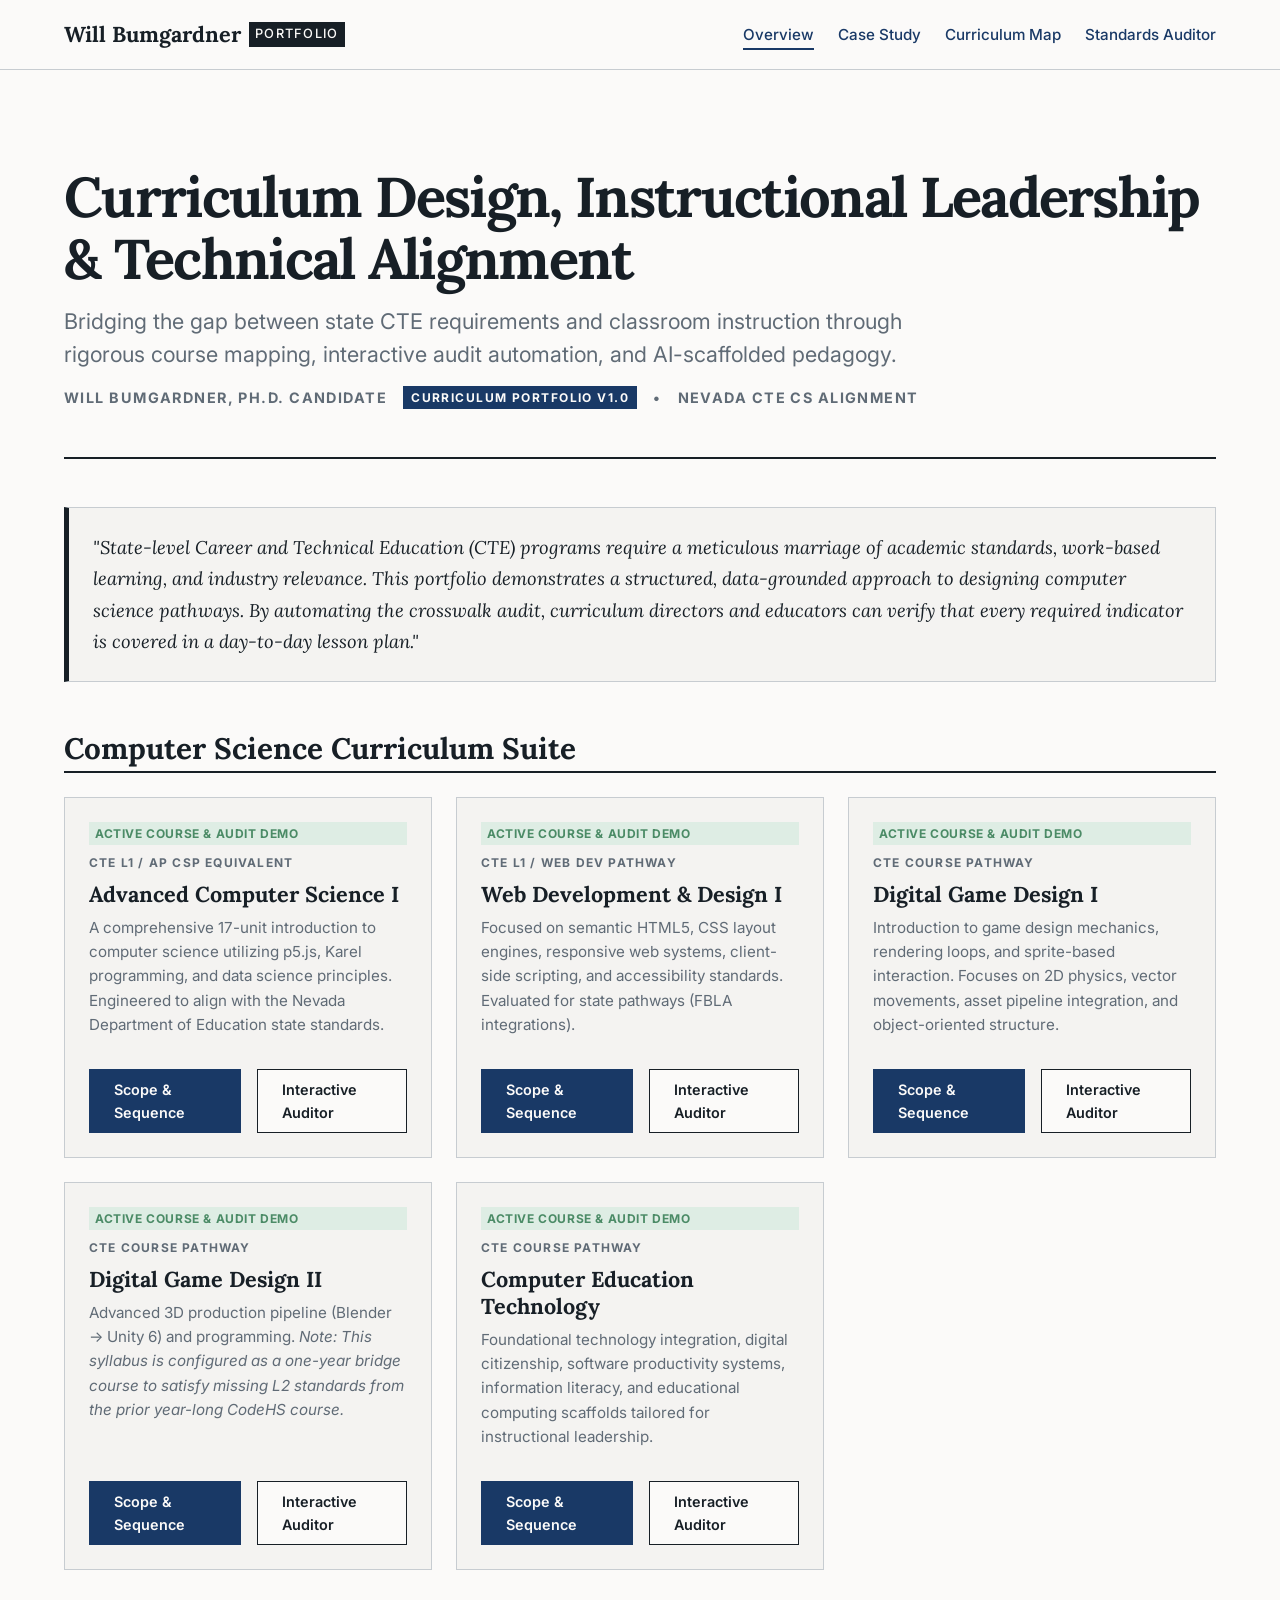
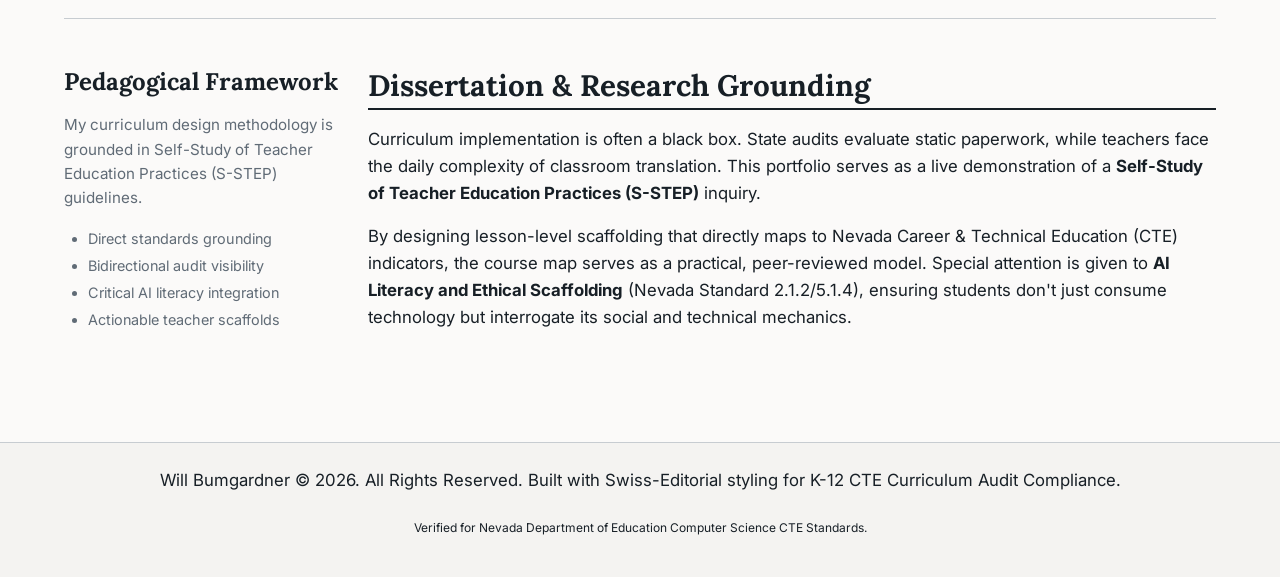
==== index.html @ 32348176 "feat: add curriculum-design case study page Featured CET (51/51 indicators) in Problem/Process/Outco" ====
<!DOCTYPE html>
<html lang="en">
<head>
  <meta charset="UTF-8">
  <meta name="viewport" content="width=device-width, initial-scale=1.0">
  <title>Curriculum Portfolio & Standards Compliance System</title>
  <meta name="description" content="Portfolio of K-12 CTE Computer Science curricula, academic course sequences, and interactive standards alignment crosswalk compliance tools.">
  <link rel="stylesheet" href="style.css">
  <style>
    /* Hero specific layout */
    .hero {
      border-bottom: 2px solid var(--border-color-dark);
      padding: var(--spacing-xl) 0;
      margin-bottom: var(--spacing-xl);
    }
    .hero-title {
      font-size: 3.5rem;
      letter-spacing: -0.03em;
      line-height: 1.1;
      margin-bottom: var(--spacing-md);
    }
    .hero-meta {
      font-size: 0.9rem;
      text-transform: uppercase;
      letter-spacing: 0.1em;
      color: var(--text-secondary);
      font-weight: 700;
      display: flex;
      flex-wrap: wrap;
      gap: var(--spacing-md);
      align-items: center;
      margin-top: var(--spacing-md);
    }
    .hero-tag {
      background-color: var(--color-accent);
      color: var(--bg-canvas);
      padding: 2px 8px;
      font-size: 0.75rem;
    }
    
    /* Academic abstract block */
    .abstract-block {
      border: 1px solid var(--border-color);
      border-left: 5px solid var(--border-color-dark);
      padding: var(--spacing-lg);
      background-color: var(--bg-card);
      font-family: var(--font-serif);
      font-size: 1.15rem;
      line-height: 1.7;
      margin-bottom: var(--spacing-xl);
      font-style: italic;
    }
    
    .course-status-badge {
      display: inline-block;
      font-size: 0.75rem;
      font-weight: 700;
      text-transform: uppercase;
      letter-spacing: 0.05em;
      padding: 2px 6px;
      background-color: var(--border-color);
      color: var(--text-secondary);
      margin-bottom: var(--spacing-sm);
    }
    .status-active {
      background-color: hsl(145, 30%, 90%);
      color: var(--color-success);
    }
  </style>
</head>
<body>

  <!-- Navigation -->
  <header>
    <div class="nav-container">
      <a href="index.html" class="brand">
        Will Bumgardner <span class="brand-subtitle">Portfolio</span>
      </a>
      <nav>
        <ul>
          <li><a href="index.html" class="active">Overview</a></li>
          <li><a href="case-study.html">Case Study</a></li>
          <li><a href="curriculum.html">Curriculum Map</a></li>
          <li><a href="crosswalk.html">Standards Auditor</a></li>
        </ul>
      </nav>
    </div>
  </header>

  <!-- Main Content -->
  <main>
    <!-- Hero Section -->
    <section class="hero">
      <h1 class="hero-title">Curriculum Design, Instructional Leadership &amp; Technical Alignment</h1>
      <p class="lead" style="font-size: 1.35rem; line-height: 1.5; max-width: 900px; color: var(--text-secondary);">
        Bridging the gap between state CTE requirements and classroom instruction through rigorous course mapping, interactive audit automation, and AI-scaffolded pedagogy.
      </p>
      <div class="hero-meta">
        <span>Will Bumgardner, Ph.D. Candidate</span>
        <span class="hero-tag">Curriculum Portfolio v1.0</span>
        <span>•</span>
        <span>Nevada CTE CS Alignment</span>
      </div>
    </section>

    <!-- Executive Abstract -->
    <div class="abstract-block">
      "State-level Career and Technical Education (CTE) programs require a meticulous marriage of academic standards, work-based learning, and industry relevance. This portfolio demonstrates a structured, data-grounded approach to designing computer science pathways. By automating the crosswalk audit, curriculum directors and educators can verify that every required indicator is covered in a day-to-day lesson plan."
    </div>

    <!-- Main Grid: Core Products -->
    <section class="section">
      <h2 style="margin-bottom: var(--spacing-lg);">Computer Science Curriculum Suite</h2>
      <div class="grid-3">
        
        <!-- Advanced CS I -->
        <div class="card">
          <div class="course-status-badge status-active">Active Course &amp; Audit Demo</div>
          <div class="card-label">CTE L1 / AP CSP Equivalent</div>
          <h3 style="margin-bottom: var(--spacing-sm);">Advanced Computer Science I</h3>
          <p style="font-size: 0.95rem; color: var(--text-secondary); flex-grow: 1;">
            A comprehensive 17-unit introduction to computer science utilizing p5.js, Karel programming, and data science principles. Engineered to align with the Nevada Department of Education state standards.
          </p>
          <div style="margin-top: var(--spacing-md); display: flex; gap: var(--spacing-md);">
            <a href="curriculum.html?course=acs_i" class="btn btn-primary">Scope &amp; Sequence</a>
            <a href="crosswalk.html?course=acs_i" class="btn">Interactive Auditor</a>
          </div>
        </div>

        <!-- Web Dev & Design I -->
        <div class="card">
          <div class="course-status-badge status-active">Active Course &amp; Audit Demo</div>
          <div class="card-label">CTE L1 / Web Dev Pathway</div>
          <h3 style="margin-bottom: var(--spacing-sm);">Web Development &amp; Design I</h3>
          <p style="font-size: 0.95rem; color: var(--text-secondary); flex-grow: 1;">
            Focused on semantic HTML5, CSS layout engines, responsive web systems, client-side scripting, and accessibility standards. Evaluated for state pathways (FBLA integrations).
          </p>
          <div style="margin-top: var(--spacing-md); display: flex; gap: var(--spacing-md);">
            <a href="curriculum.html?course=wdd_i" class="btn btn-primary">Scope &amp; Sequence</a>
            <a href="crosswalk.html?course=wdd_i" class="btn">Interactive Auditor</a>
          </div>
        </div>

        <!-- Digital Game Design I -->
        <div class="card">
          <div class="course-status-badge status-active">Active Course &amp; Audit Demo</div>
          <div class="card-label">CTE Course Pathway</div>
          <h3 style="margin-bottom: var(--spacing-sm);">Digital Game Design I</h3>
          <p style="font-size: 0.95rem; color: var(--text-secondary); flex-grow: 1;">
            Introduction to game design mechanics, rendering loops, and sprite-based interaction. Focuses on 2D physics, vector movements, asset pipeline integration, and object-oriented structure.
          </p>
          <div style="margin-top: var(--spacing-md); display: flex; gap: var(--spacing-md);">
            <a href="curriculum.html?course=dgd_i" class="btn btn-primary">Scope &amp; Sequence</a>
            <a href="crosswalk.html?course=dgd_i" class="btn">Interactive Auditor</a>
          </div>
        </div>


        <!-- Digital Game Design II -->
        <div class="card">
          <div class="course-status-badge status-active">Active Course &amp; Audit Demo</div>
          <div class="card-label">CTE Course Pathway</div>
          <h3 style="margin-bottom: var(--spacing-sm);">Digital Game Design II</h3>
          <p style="font-size: 0.95rem; color: var(--text-secondary); flex-grow: 1;">
            Advanced 3D production pipeline (Blender &rarr; Unity 6) and programming. 
            <em>Note: This syllabus is configured as a one-year bridge course to satisfy missing L2 standards from the prior year-long CodeHS course.</em>
          </p>
          <div style="margin-top: var(--spacing-md); display: flex; gap: var(--spacing-md);">
            <a href="curriculum.html?course=dgd_ii" class="btn btn-primary">Scope &amp; Sequence</a>
            <a href="crosswalk.html?course=dgd_ii" class="btn">Interactive Auditor</a>
          </div>
        </div>


        <!-- Computer Education Technology -->
        <div class="card">
          <div class="course-status-badge status-active">Active Course &amp; Audit Demo</div>
          <div class="card-label">CTE Course Pathway</div>
          <h3 style="margin-bottom: var(--spacing-sm);">Computer Education Technology</h3>
          <p style="font-size: 0.95rem; color: var(--text-secondary); flex-grow: 1;">
            Foundational technology integration, digital citizenship, software productivity systems, information literacy, and educational computing scaffolds tailored for instructional leadership.
          </p>
          <div style="margin-top: var(--spacing-md); display: flex; gap: var(--spacing-md);">
            <a href="curriculum.html?course=cet" class="btn btn-primary">Scope &amp; Sequence</a>
            <a href="crosswalk.html?course=cet" class="btn">Interactive Auditor</a>
          </div>
        </div>


      </div>
    </section>

    <!-- Dissertation Framework Section -->
    <section class="section" style="border-top: 1px solid var(--border-color); padding-top: var(--spacing-xl);">
      <div class="grid-sidebar">
        <div>
          <h3 class="font-serif" style="font-size: 1.5rem; margin-bottom: var(--spacing-md);">Pedagogical Framework</h3>
          <p style="font-size: 0.95rem; color: var(--text-secondary);">
            My curriculum design methodology is grounded in Self-Study of Teacher Education Practices (S-STEP) guidelines.
          </p>
          <ul style="padding-left: var(--spacing-lg); font-size: 0.9rem; color: var(--text-secondary); display:flex; flex-direction:column; gap:var(--spacing-xs);">
            <li>Direct standards grounding</li>
            <li>Bidirectional audit visibility</li>
            <li>Critical AI literacy integration</li>
            <li>Actionable teacher scaffolds</li>
          </ul>
        </div>
        <div>
          <h2>Dissertation &amp; Research Grounding</h2>
          <p>
            Curriculum implementation is often a black box. State audits evaluate static paperwork, while teachers face the daily complexity of classroom translation. This portfolio serves as a live demonstration of a <strong>Self-Study of Teacher Education Practices (S-STEP)</strong> inquiry.
          </p>
          <p>
            By designing lesson-level scaffolding that directly maps to Nevada Career &amp; Technical Education (CTE) indicators, the course map serves as a practical, peer-reviewed model. Special attention is given to <strong>AI Literacy and Ethical Scaffolding</strong> (Nevada Standard 2.1.2/5.1.4), ensuring students don't just consume technology but interrogate its social and technical mechanics.
          </p>
        </div>
      </div>
    </section>
  </main>

  <!-- Footer -->
  <footer>
    <div class="footer-content">
      <p>Will Bumgardner &copy; 2026. All Rights Reserved. Built with Swiss-Editorial styling for K-12 CTE Curriculum Audit Compliance.</p>
      <p style="font-size: 0.75rem;">Verified for Nevada Department of Education Computer Science CTE Standards.</p>
    </div>
  </footer>

</body>
</html>
---- style.css ----
@import url('https://fonts.googleapis.com/css2?family=Inter:wght@300;400;500;600;700&family=Lora:ital,wght@0,400;0,500;0,600;0,700;1,400&display=swap');

:root {
  /* HSL Color System */
  --bg-canvas: hsl(35, 20%, 98%); /* Warm book-paper page */
  --bg-card: hsl(35, 12%, 95%); /* Soft bone/parchment */
  --bg-input: hsl(0, 0%, 100%);
  --text-primary: hsl(210, 25%, 12%); /* Deep charcoal */
  --text-secondary: hsl(210, 10%, 42%); /* Slate gray */
  --color-accent: hsl(215, 60%, 25%); /* Deep academic blue */
  --color-accent-hover: hsl(215, 60%, 35%);
  --color-success: hsl(145, 30%, 42%); /* Sage green */
  --color-warning: hsl(28, 50%, 45%); /* Ochre/burnt orange */
  --border-color: hsl(210, 10%, 80%); /* Structural grid border */
  --border-color-dark: hsl(210, 25%, 12%); /* Accent structural border */

  /* Typography */
  --font-serif: 'Lora', 'Georgia', serif;
  --font-sans: 'Inter', -apple-system, BlinkMacSystemFont, "Segoe UI", Roboto, sans-serif;

  /* Layout */
  --max-width: 1200px;
  --spacing-xs: 0.25rem;
  --spacing-sm: 0.5rem;
  --spacing-md: 1rem;
  --spacing-lg: 1.5rem;
  --spacing-xl: 3rem;
  --nav-height: 70px;
}

/* Base reset */
*, *::before, *::after {
  box-sizing: border-box;
  margin: 0;
  padding: 0;
}

html {
  font-size: 16px;
  scroll-behavior: smooth;
  background-color: var(--bg-canvas);
  color: var(--text-primary);
  -webkit-font-smoothing: antialiased;
}

body {
  font-family: var(--font-sans);
  line-height: 1.6;
  min-height: 100vh;
  display: flex;
  flex-direction: column;
}

/* Typography elements */
h1, h2, h3, h4 {
  font-family: var(--font-serif);
  font-weight: 700;
  color: var(--text-primary);
  line-height: 1.25;
}

h1 {
  font-size: 2.5rem;
  letter-spacing: -0.02em;
  margin-bottom: var(--spacing-md);
}

h2 {
  font-size: 1.85rem;
  margin-bottom: var(--spacing-md);
  border-bottom: 2px solid var(--border-color-dark);
  padding-bottom: var(--spacing-xs);
}

h3 {
  font-size: 1.35rem;
  margin-bottom: var(--spacing-sm);
}

p {
  margin-bottom: var(--spacing-md);
  color: var(--text-primary);
  font-size: 1.05rem;
}

a {
  color: var(--color-accent);
  text-decoration: none;
  border-bottom: 1px solid var(--color-accent);
  transition: all 0.2s ease;
}

a:hover {
  color: var(--color-accent-hover);
  border-bottom-color: var(--color-accent-hover);
}

/* Header & Navigation */
header {
  background-color: var(--bg-canvas);
  border-bottom: 1px solid var(--border-color);
  position: sticky;
  top: 0;
  z-index: 100;
  height: var(--nav-height);
}

.nav-container {
  max-width: var(--max-width);
  margin: 0 auto;
  padding: 0 var(--spacing-lg);
  height: 100%;
  display: flex;
  justify-content: space-between;
  align-items: center;
}

.brand {
  font-family: var(--font-serif);
  font-size: 1.35rem;
  font-weight: 700;
  color: var(--text-primary);
  border-bottom: none;
  display: flex;
  align-items: center;
  gap: var(--spacing-sm);
}

.brand:hover {
  color: var(--color-accent);
}

.brand-subtitle {
  font-family: var(--font-sans);
  font-size: 0.8rem;
  font-weight: 500;
  text-transform: uppercase;
  letter-spacing: 0.1em;
  background-color: var(--text-primary);
  color: var(--bg-canvas);
  padding: 2px 6px;
}

nav ul {
  display: flex;
  list-style: none;
  gap: var(--spacing-lg);
}

nav a {
  font-size: 0.95rem;
  font-weight: 500;
  border-bottom: 2px solid transparent;
  padding: var(--spacing-xs) 0;
}

nav a:hover, nav a.active {
  color: var(--color-accent);
  border-bottom: 2px solid var(--color-accent);
}

/* Layout Elements */
main {
  flex: 1;
  max-width: var(--max-width);
  width: 100%;
  margin: 0 auto;
  padding: var(--spacing-xl) var(--spacing-lg);
}

.section {
  margin-bottom: var(--spacing-xl);
}

/* Custom Grid System */
.grid-2 {
  display: grid;
  grid-template-columns: 1fr;
  gap: var(--spacing-lg);
}

@media (min-width: 768px) {
  .grid-2 {
    grid-template-columns: 1fr 1fr;
  }
}

.grid-3 {
  display: grid;
  grid-template-columns: 1fr;
  gap: var(--spacing-lg);
}

@media (min-width: 768px) {
  .grid-3 {
    grid-template-columns: repeat(3, 1fr);
  }
}

.grid-sidebar {
  display: grid;
  grid-template-columns: 1fr;
  gap: var(--spacing-lg);
}

@media (min-width: 992px) {
  .grid-sidebar {
    grid-template-columns: 280px 1fr;
  }
}

/* Card Styles (Swiss Grid cards) */
.card {
  background-color: var(--bg-card);
  border: 1px solid var(--border-color);
  padding: var(--spacing-lg);
  display: flex;
  flex-direction: column;
  position: relative;
  transition: border-color 0.2s ease;
}

.card:hover {
  border-color: var(--border-color-dark);
}

.card-label {
  font-size: 0.75rem;
  font-weight: 700;
  text-transform: uppercase;
  letter-spacing: 0.1em;
  color: var(--text-secondary);
  margin-bottom: var(--spacing-sm);
}

/* Interactive Auditor Specific Layouts */
.auditor-header-panel {
  background-color: var(--bg-card);
  border: 1px solid var(--border-color-dark);
  padding: var(--spacing-lg);
  margin-bottom: var(--spacing-lg);
}

.progress-stats-row {
  display: flex;
  flex-wrap: wrap;
  gap: var(--spacing-lg);
  align-items: center;
  justify-content: space-between;
  margin-bottom: var(--spacing-md);
}

.stat-item {
  display: flex;
  flex-direction: column;
}

.stat-val {
  font-size: 2.25rem;
  font-weight: 700;
  font-family: var(--font-serif);
  color: var(--color-accent);
}

.stat-lbl {
  font-size: 0.8rem;
  text-transform: uppercase;
  letter-spacing: 0.05em;
  color: var(--text-secondary);
}

/* Progress bar */
.progress-bar-container {
  background-color: var(--border-color);
  height: 8px;
  width: 100%;
  position: relative;
  overflow: hidden;
  margin-top: var(--spacing-sm);
}

.progress-bar-fill {
  background-color: var(--color-success);
  height: 100%;
  width: 0%;
  transition: width 0.6s cubic-bezier(0.1, 0.8, 0.3, 1);
}

.filter-bar {
  display: flex;
  flex-wrap: wrap;
  gap: var(--spacing-md);
  align-items: center;
  padding: var(--spacing-md) 0;
  border-bottom: 1px solid var(--border-color);
  margin-bottom: var(--spacing-lg);
}

.filter-group {
  display: flex;
  align-items: center;
  gap: var(--spacing-sm);
}

label {
  font-size: 0.85rem;
  font-weight: 600;
  color: var(--text-secondary);
  text-transform: uppercase;
  letter-spacing: 0.03em;
}

select, input[type="text"] {
  font-family: var(--font-sans);
  font-size: 0.9rem;
  padding: var(--spacing-sm) var(--spacing-md);
  border: 1px solid var(--border-color);
  background-color: var(--bg-input);
  color: var(--text-primary);
  outline: none;
  min-width: 180px;
}

select:focus, input[type="text"]:focus {
  border-color: var(--border-color-dark);
}

input[type="text"] {
  min-width: 250px;
}

/* Crosswalk Split Columns */
.crosswalk-columns {
  display: grid;
  grid-template-columns: 1fr;
  gap: var(--spacing-lg);
}

@media (min-width: 992px) {
  .crosswalk-columns {
    grid-template-columns: 1.1fr 0.9fr;
  }
}

.column-header {
  font-family: var(--font-serif);
  font-size: 1.35rem;
  font-weight: 700;
  padding-bottom: var(--spacing-sm);
  border-bottom: 2px solid var(--border-color-dark);
  margin-bottom: var(--spacing-md);
  display: flex;
  justify-content: space-between;
  align-items: center;
}

.column-header-count {
  font-family: var(--font-sans);
  font-size: 0.85rem;
  font-weight: 600;
  background-color: var(--bg-card);
  border: 1px solid var(--border-color);
  padding: 2px 8px;
}

.standards-tree, .lessons-list {
  max-height: 700px;
  overflow-y: auto;
  border: 1px solid var(--border-color);
  background-color: var(--bg-canvas);
}

.content-standard-header {
  background-color: var(--bg-card);
  padding: var(--spacing-sm) var(--spacing-md);
  border-bottom: 1px solid var(--border-color);
  border-top: 1px solid var(--border-color);
  font-family: var(--font-serif);
  font-weight: 700;
  font-size: 0.95rem;
  letter-spacing: 0.02em;
  position: sticky;
  top: 0;
  z-index: 5;
}

.content-standard-header h3 {
  font-size: 1rem;
  margin-bottom: 0;
}

.perf-standard-header {
  background-color: hsl(35, 10%, 93%);
  padding: var(--spacing-xs) var(--spacing-md);
  border-bottom: 1px solid var(--border-color);
  color: var(--text-secondary);
}

.perf-standard-header h4 {
  font-size: 0.85rem;
  font-family: var(--font-sans);
  font-weight: 600;
  text-transform: uppercase;
  letter-spacing: 0.03em;
  margin-bottom: 0;
}

.unit-lesson-header {
  background-color: var(--bg-card);
  padding: var(--spacing-sm) var(--spacing-md);
  border-bottom: 1px solid var(--border-color);
  border-top: 1px solid var(--border-color);
  position: sticky;
  top: 0;
  z-index: 5;
}

.unit-lesson-header h4 {
  font-size: 0.9rem;
  font-family: var(--font-serif);
  font-weight: 700;
  margin-bottom: 0;
}

/* Standard Indicator items */
.std-indicator-item {
  padding: var(--spacing-md);
  border-bottom: 1px solid var(--border-color);
  cursor: pointer;
  transition: background-color 0.15s ease;
  position: relative;
}

.std-indicator-item:last-child {
  border-bottom: none;
}

.std-indicator-item:hover {
  background-color: var(--bg-card);
}

.std-indicator-item.selected {
  background-color: var(--bg-card);
  border-left: 4px solid var(--color-accent);
  padding-left: calc(var(--spacing-md) - 4px);
}

.std-indicator-item.highlight-mapped {
  background-color: hsl(145, 25%, 93%);
}

.std-indicator-header {
  display: flex;
  justify-content: space-between;
  align-items: flex-start;
  gap: var(--spacing-sm);
  margin-bottom: var(--spacing-xs);
}

.std-code {
  font-family: var(--font-sans);
  font-weight: 700;
  font-size: 0.9rem;
  color: var(--text-primary);
}

.std-level-tag {
  font-family: var(--font-sans);
  font-size: 0.7rem;
  font-weight: 700;
  padding: 1px 5px;
  background-color: var(--border-color);
  color: var(--text-secondary);
  border-radius: 2px;
}

.std-desc {
  font-size: 0.925rem;
  color: var(--text-primary);
  margin-bottom: var(--spacing-xs);
  line-height: 1.4;
}

.std-coverage-status {
  font-size: 0.8rem;
  font-weight: 600;
  display: flex;
  align-items: center;
  gap: 4px;
}

.status-covered {
  color: var(--color-success);
}

.status-gap {
  color: var(--color-warning);
}

.status-scope {
  color: var(--text-secondary);
  font-style: italic;
}

/* Lesson Plan listing items */
.lesson-item {
  padding: var(--spacing-md);
  border-bottom: 1px solid var(--border-color);
  cursor: pointer;
  transition: all 0.15s ease;
}

.lesson-item:last-child {
  border-bottom: none;
}

.lesson-item:hover {
  background-color: var(--bg-card);
}

.lesson-item.selected {
  background-color: var(--bg-card);
  border-left: 4px solid var(--color-accent);
  padding-left: calc(var(--spacing-md) - 4px);
}

.lesson-item.highlight-mapped {
  background-color: hsl(215, 40%, 93%);
}

.lesson-meta {
  font-size: 0.75rem;
  font-weight: 700;
  text-transform: uppercase;
  color: var(--text-secondary);
  margin-bottom: var(--spacing-xs);
}

.lesson-title {
  font-family: var(--font-serif);
  font-size: 1.1rem;
  font-weight: 700;
  color: var(--text-primary);
  margin-bottom: var(--spacing-xs);
}

.lesson-stds-list {
  display: flex;
  flex-wrap: wrap;
  gap: 4px;
  margin-top: var(--spacing-xs);
}

.lesson-std-pill {
  font-size: 0.7rem;
  font-weight: 600;
  background-color: var(--bg-card);
  border: 1px solid var(--border-color);
  padding: 1px 6px;
  color: var(--color-accent);
}

.lesson-std-pill:hover {
  background-color: var(--color-accent);
  color: var(--bg-canvas);
}

/* Curriculum Detail Accordions */
.unit-block {
  margin-bottom: var(--spacing-md);
  border: 1px solid var(--border-color);
  background-color: var(--bg-card);
}

.unit-block summary {
  padding: var(--spacing-md);
  font-family: var(--font-serif);
  font-size: 1.25rem;
  font-weight: 700;
  cursor: pointer;
  list-style: none;
  display: flex;
  justify-content: space-between;
  align-items: center;
}

.unit-block summary::-webkit-details-marker {
  display: none;
}

.unit-block summary::after {
  content: '+';
  font-family: var(--font-sans);
  font-size: 1.5rem;
  font-weight: 300;
}

.unit-block[open] summary::after {
  content: '−';
}

.unit-details {
  background-color: var(--bg-canvas);
  border-top: 1px solid var(--border-color);
  padding: var(--spacing-lg);
}

.unit-description {
  font-size: 1.05rem;
  margin-bottom: var(--spacing-lg);
  font-style: italic;
  color: var(--text-secondary);
}

.day-grid {
  display: grid;
  grid-template-columns: 1fr;
  gap: var(--spacing-md);
}

@media (min-width: 768px) {
  .day-grid {
    grid-template-columns: repeat(2, 1fr);
  }
}

.day-card {
  border: 1px solid var(--border-color);
  padding: var(--spacing-md);
  background-color: var(--bg-card);
}

.day-num {
  font-weight: 700;
  font-size: 0.8rem;
  color: var(--text-secondary);
  text-transform: uppercase;
  margin-bottom: var(--spacing-xs);
}

.day-title {
  font-family: var(--font-serif);
  font-size: 1.1rem;
  font-weight: 700;
  margin-bottom: var(--spacing-xs);
}

/* Buttons */
.btn {
  font-family: var(--font-sans);
  font-weight: 600;
  font-size: 0.9rem;
  padding: var(--spacing-sm) var(--spacing-lg);
  border: 1px solid var(--border-color-dark);
  background-color: var(--bg-canvas);
  color: var(--text-primary);
  cursor: pointer;
  transition: all 0.2s ease;
  display: inline-flex;
  align-items: center;
  gap: var(--spacing-sm);
}

.btn:hover {
  background-color: var(--text-primary);
  color: var(--bg-canvas);
}

.btn-primary {
  background-color: var(--color-accent);
  color: var(--bg-canvas);
  border-color: var(--color-accent);
}

.btn-primary:hover {
  background-color: var(--color-accent-hover);
  border-color: var(--color-accent-hover);
}

/* Info Alert Panels */
.alert-panel {
  border: 1px solid var(--border-color);
  border-left: 4px solid var(--color-accent);
  padding: var(--spacing-md);
  background-color: var(--bg-card);
  margin-bottom: var(--spacing-lg);
}

.alert-panel.warning {
  border-left-color: var(--color-warning);
}

.alert-panel.success {
  border-left-color: var(--color-success);
}

.alert-title {
  font-weight: 700;
  font-size: 0.95rem;
  margin-bottom: var(--spacing-xs);
  text-transform: uppercase;
  letter-spacing: 0.05em;
}

/* Footer styling */
footer {
  border-top: 1px solid var(--border-color);
  padding: var(--spacing-lg) var(--spacing-md);
  background-color: var(--bg-card);
  text-align: center;
  font-size: 0.85rem;
  color: var(--text-secondary);
  margin-top: auto;
}

.footer-content {
  max-width: var(--max-width);
  margin: 0 auto;
  display: flex;
  flex-direction: column;
  align-items: center;
  gap: var(--spacing-sm);
}

/* Print Overrides */
@media print {
  body {
    background-color: white !important;
    color: black !important;
    font-size: 11pt !important;
  }
  
  header, footer, .filter-bar, .btn, .standards-tree::-webkit-scrollbar, .lessons-list::-webkit-scrollbar {
    display: none !important;
  }
  
  main {
    padding: 0 !important;
    max-width: 100% !important;
    width: 100% !important;
  }
  
  .crosswalk-columns {
    display: block !important;
  }
  
  .standards-tree, .lessons-list {
    max-height: none !important;
    overflow: visible !important;
    border: none !important;
  }
  
  .std-indicator-item {
    page-break-inside: avoid;
    border: 1px solid #ccc !important;
    margin-bottom: 0.5cm;
    background-color: white !important;
  }
  
  .auditor-header-panel {
    border: 1px solid black !important;
    background-color: white !important;
  }
}
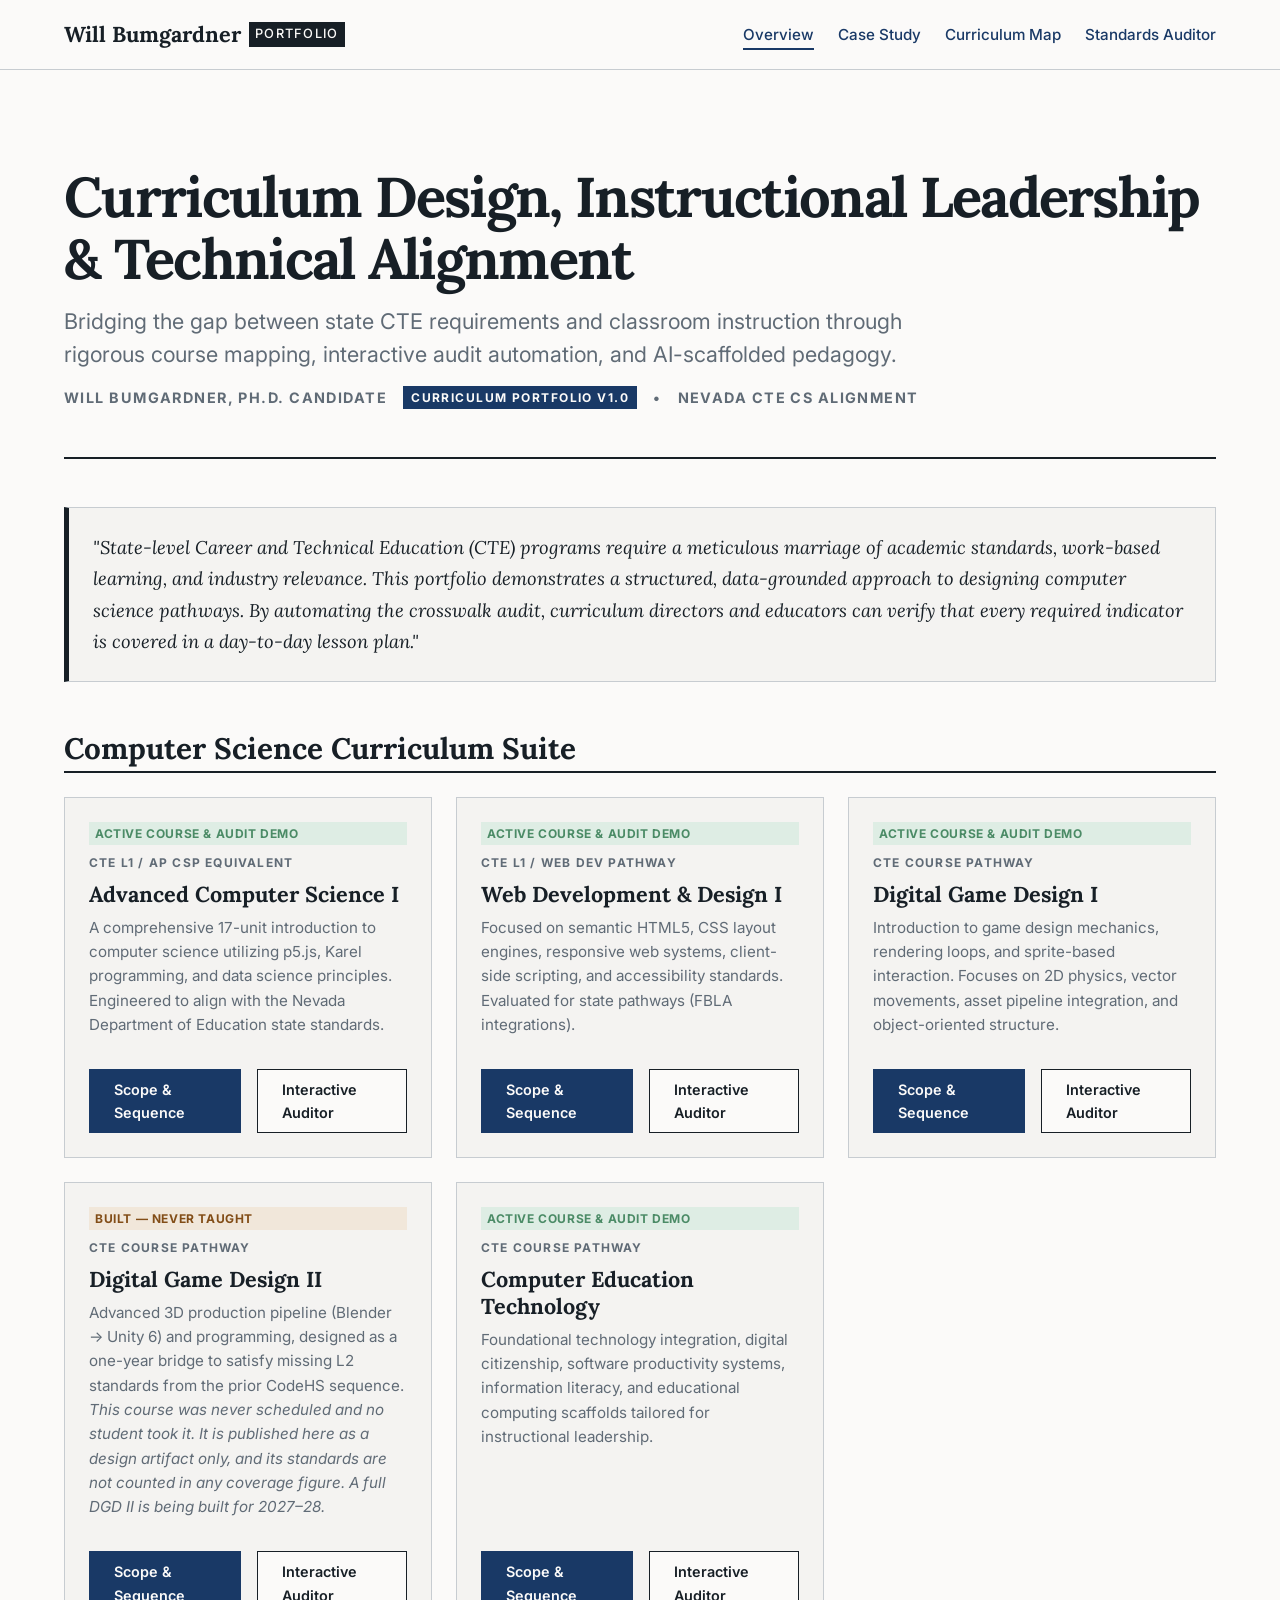
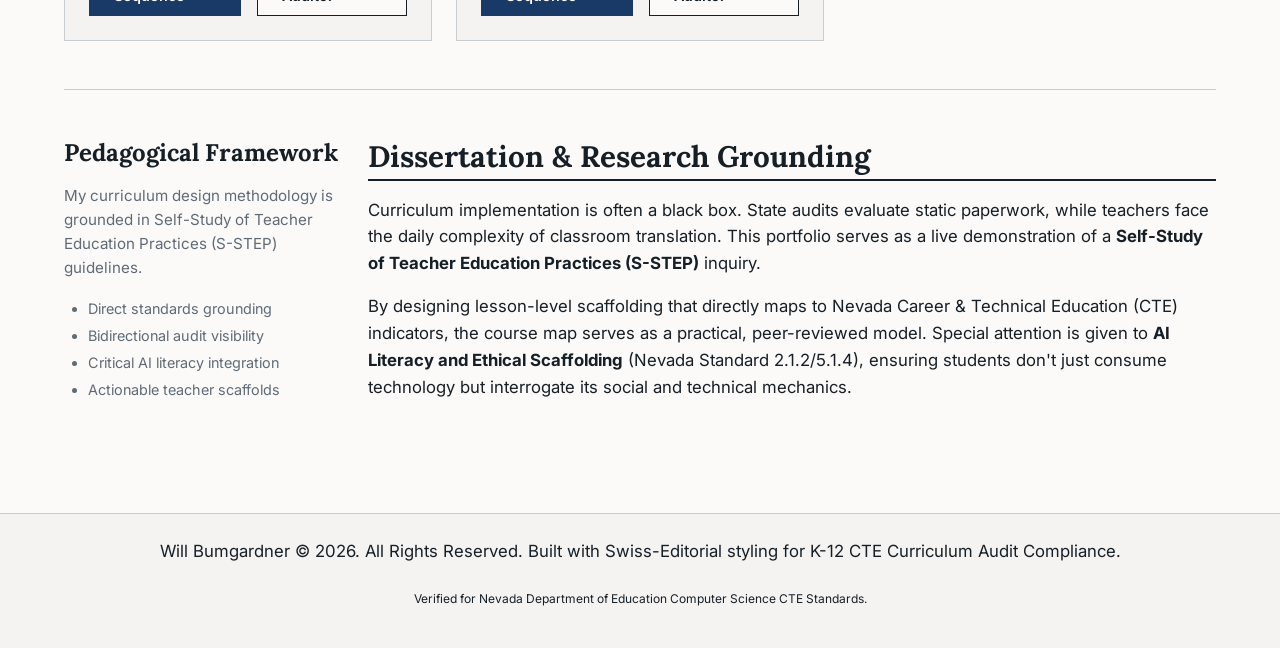
==== commit 902ae3c2: "fix(site): label DGD II as built-but-never-taught across every surface The course stays browsable as" ====
--- a/index.html
+++ b/index.html
@@ -65,6 +65,12 @@
     .status-active {
       background-color: hsl(145, 30%, 90%);
       color: var(--color-success);
+    }
+    /* Built but never delivered to students. Must stay visually distinct from
+       status-active — the whole point is that a visitor can tell at a glance. */
+    .status-unrun {
+      background-color: hsl(35, 45%, 90%);
+      color: hsl(30, 70%, 30%);
     }
   </style>
 </head>
@@ -158,12 +164,12 @@
 
         <!-- Digital Game Design II -->
         <div class="card">
-          <div class="course-status-badge status-active">Active Course &amp; Audit Demo</div>
+          <div class="course-status-badge status-unrun">Built &mdash; Never Taught</div>
           <div class="card-label">CTE Course Pathway</div>
           <h3 style="margin-bottom: var(--spacing-sm);">Digital Game Design II</h3>
           <p style="font-size: 0.95rem; color: var(--text-secondary); flex-grow: 1;">
-            Advanced 3D production pipeline (Blender &rarr; Unity 6) and programming. 
-            <em>Note: This syllabus is configured as a one-year bridge course to satisfy missing L2 standards from the prior year-long CodeHS course.</em>
+            Advanced 3D production pipeline (Blender &rarr; Unity 6) and programming, designed as a one-year bridge to satisfy missing L2 standards from the prior CodeHS sequence.
+            <em>This course was never scheduled and no student took it. It is published here as a design artifact only, and its standards are not counted in any coverage figure. A full DGD II is being built for 2027&ndash;28.</em>
           </p>
           <div style="margin-top: var(--spacing-md); display: flex; gap: var(--spacing-md);">
             <a href="curriculum.html?course=dgd_ii" class="btn btn-primary">Scope &amp; Sequence</a>
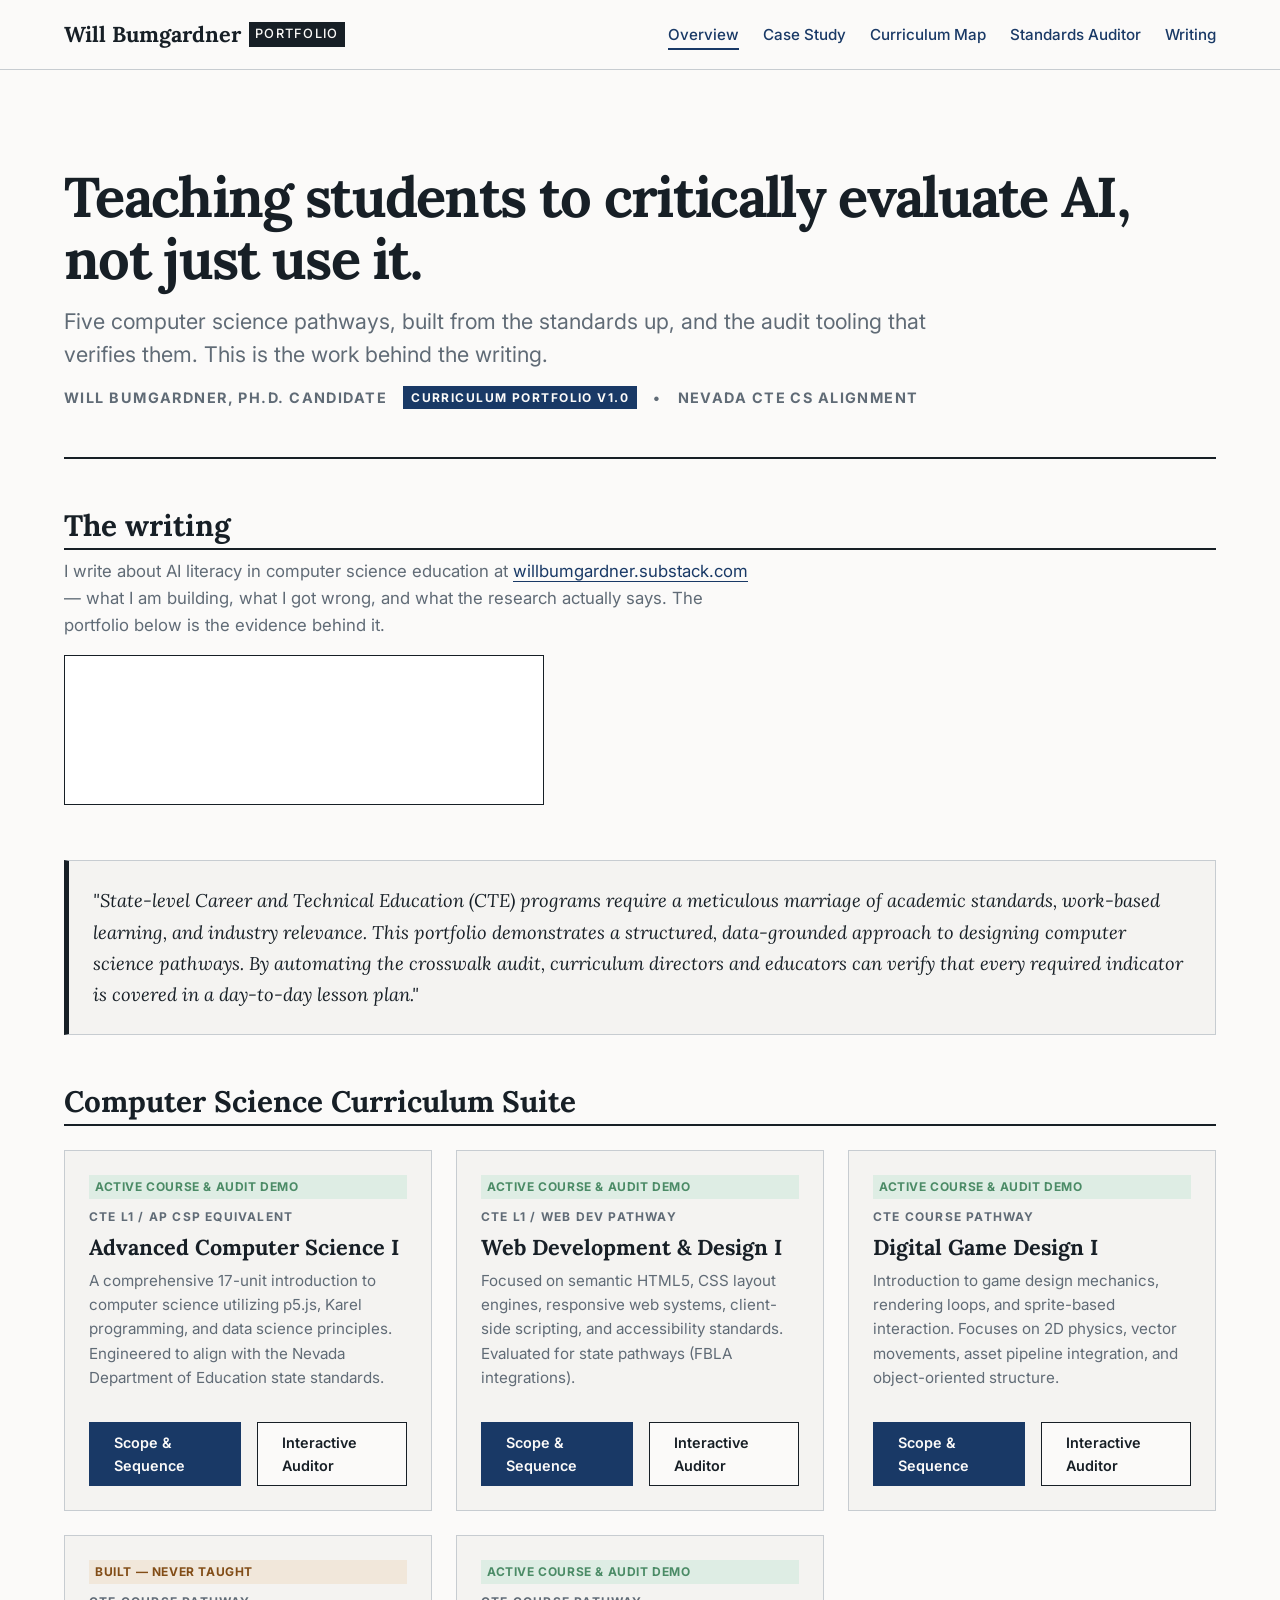
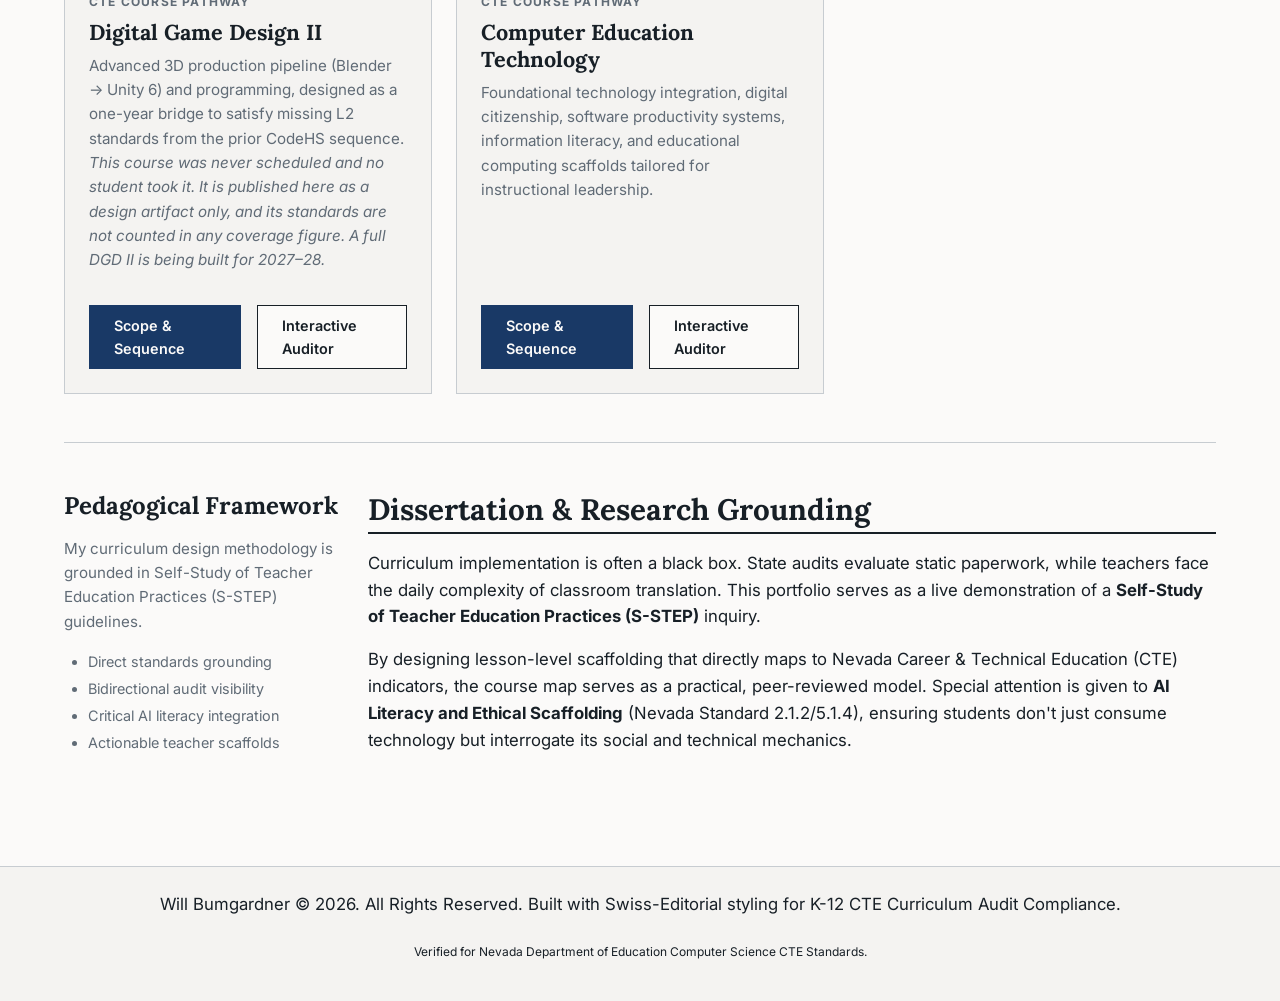
==== commit ac0597ff: "feat: point the site at the Substack and match its positioning The 2026-08-08 decision was that the " ====
--- a/index.html
+++ b/index.html
@@ -3,8 +3,8 @@
 <head>
   <meta charset="UTF-8">
   <meta name="viewport" content="width=device-width, initial-scale=1.0">
-  <title>Curriculum Portfolio & Standards Compliance System</title>
-  <meta name="description" content="Portfolio of K-12 CTE Computer Science curricula, academic course sequences, and interactive standards alignment crosswalk compliance tools.">
+  <title>Will Bumgardner — AI Literacy in CS Education</title>
+  <meta name="description" content="Teaching students to critically evaluate AI, not just use it. Five computer science pathways built from the standards up, with the audit tooling that verifies them.">
   <link rel="stylesheet" href="style.css">
   <style>
     /* Hero specific layout */
@@ -88,6 +88,7 @@
           <li><a href="case-study.html">Case Study</a></li>
           <li><a href="curriculum.html">Curriculum Map</a></li>
           <li><a href="crosswalk.html">Standards Auditor</a></li>
+          <li><a href="https://willbumgardner.substack.com">Writing</a></li>
         </ul>
       </nav>
     </div>
@@ -97,9 +98,9 @@
   <main>
     <!-- Hero Section -->
     <section class="hero">
-      <h1 class="hero-title">Curriculum Design, Instructional Leadership &amp; Technical Alignment</h1>
+      <h1 class="hero-title">Teaching students to critically evaluate AI, not just use it.</h1>
       <p class="lead" style="font-size: 1.35rem; line-height: 1.5; max-width: 900px; color: var(--text-secondary);">
-        Bridging the gap between state CTE requirements and classroom instruction through rigorous course mapping, interactive audit automation, and AI-scaffolded pedagogy.
+        Five computer science pathways, built from the standards up, and the audit tooling that verifies them. This is the work behind the writing.
       </p>
       <div class="hero-meta">
         <span>Will Bumgardner, Ph.D. Candidate</span>
@@ -109,6 +110,20 @@
       </div>
     </section>
 
+    <!-- Substack: the list is the asset. Site is the evidence layer; writing is the front door. -->
+    <section class="section" style="margin-bottom: var(--spacing-xl);">
+      <h2 style="margin-bottom: var(--spacing-sm);">The writing</h2>
+      <p style="max-width: 700px; color: var(--text-secondary); margin-bottom: var(--spacing-md);">
+        I write about AI literacy in computer science education at
+        <a href="https://willbumgardner.substack.com">willbumgardner.substack.com</a> — what I am building, what I got wrong, and what the research actually says. The portfolio below is the evidence behind it.
+      </p>
+      <iframe src="https://willbumgardner.substack.com/embed"
+              width="480" height="150"
+              style="border:1px solid var(--border-color-dark); background:white; max-width:100%;"
+              frameborder="0" scrolling="no"
+              title="Subscribe to Will Bumgardner's Substack"></iframe>
+    </section>
+
     <!-- Executive Abstract -->
     <div class="abstract-block">
       "State-level Career and Technical Education (CTE) programs require a meticulous marriage of academic standards, work-based learning, and industry relevance. This portfolio demonstrates a structured, data-grounded approach to designing computer science pathways. By automating the crosswalk audit, curriculum directors and educators can verify that every required indicator is covered in a day-to-day lesson plan."
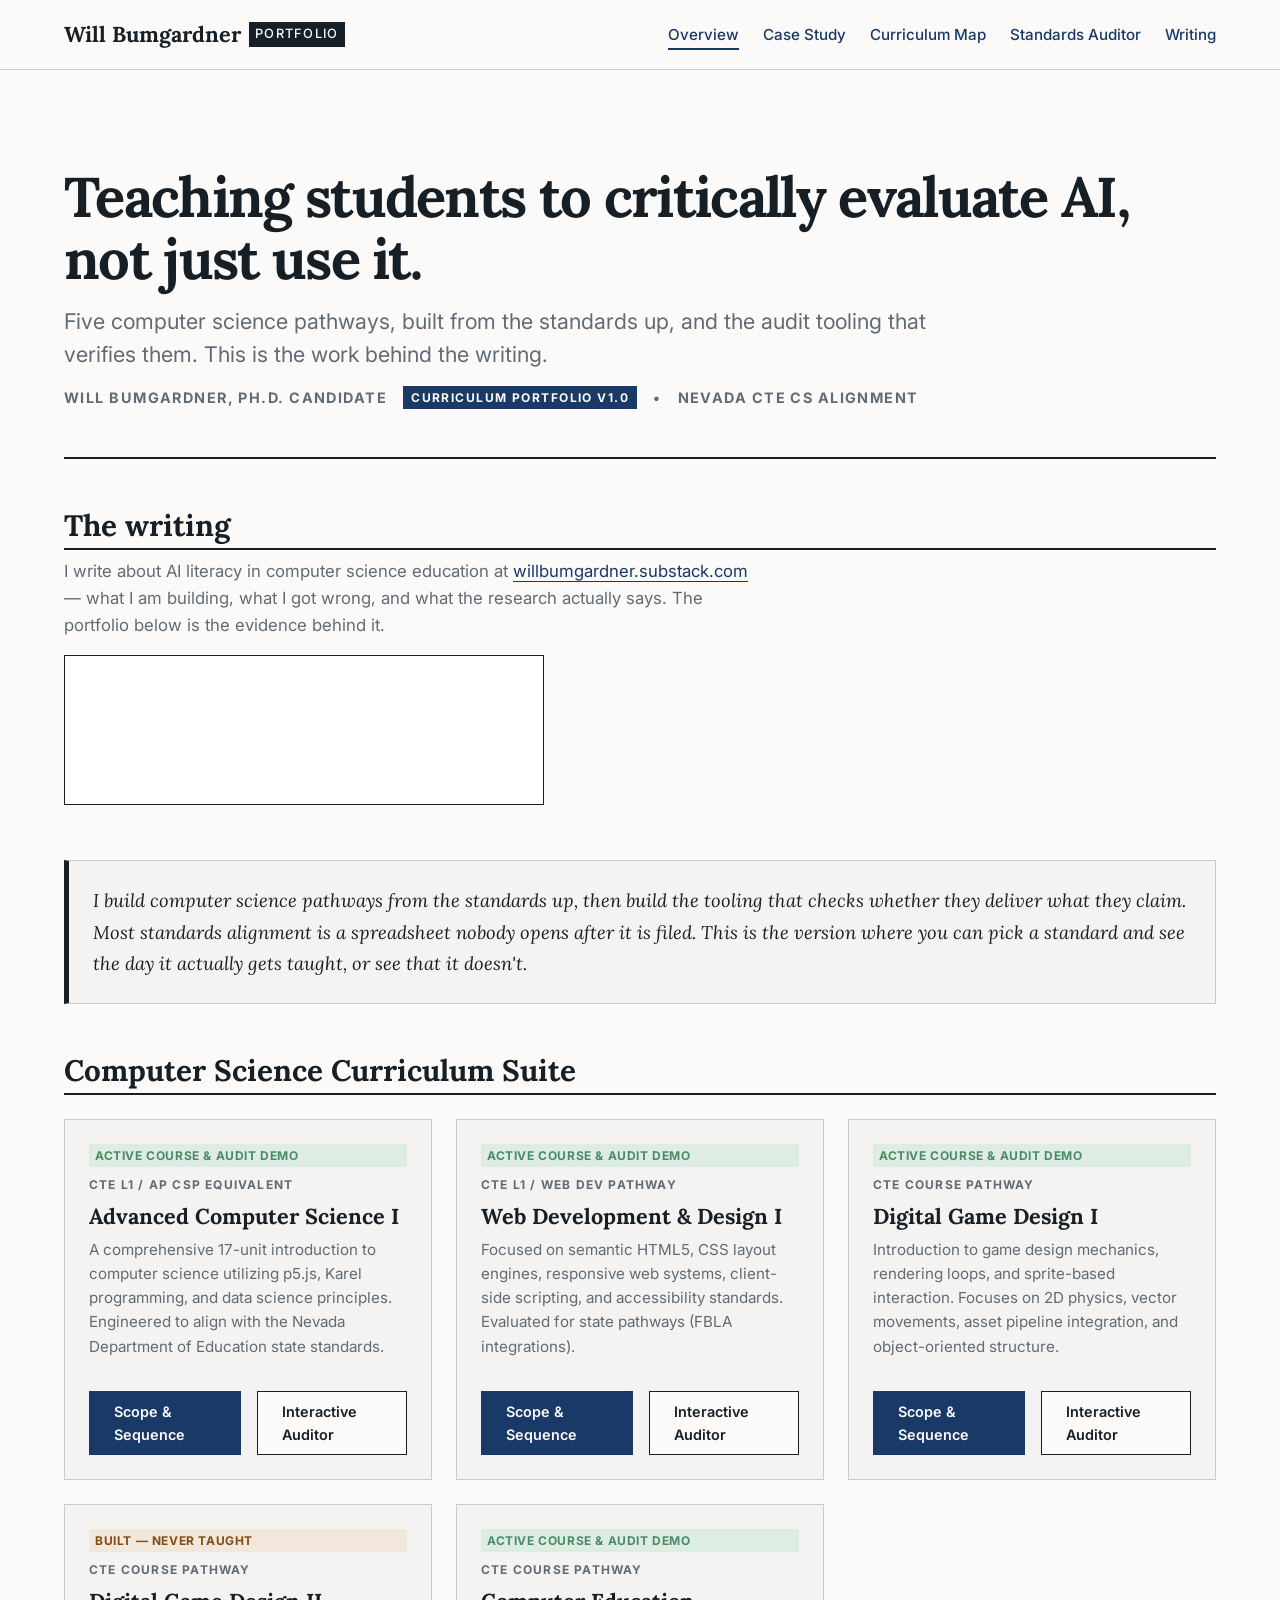
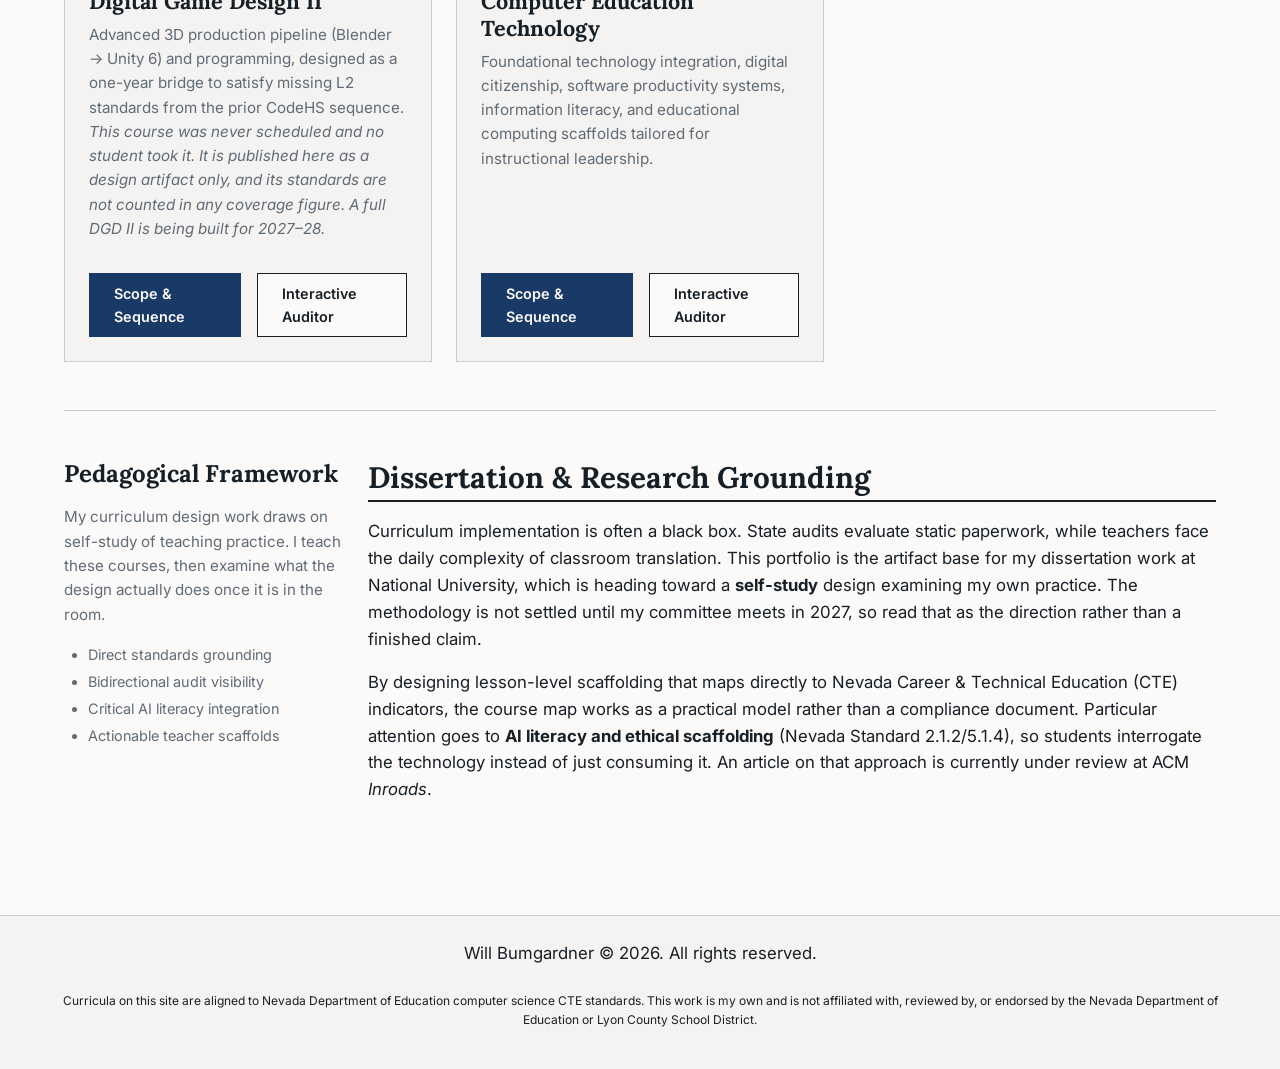
==== commit 63fceba2: "fix: plain-language abstract, honest research claims, endorsement disclaimer Rewrites the executive " ====
--- a/index.html
+++ b/index.html
@@ -126,7 +126,7 @@
 
     <!-- Executive Abstract -->
     <div class="abstract-block">
-      "State-level Career and Technical Education (CTE) programs require a meticulous marriage of academic standards, work-based learning, and industry relevance. This portfolio demonstrates a structured, data-grounded approach to designing computer science pathways. By automating the crosswalk audit, curriculum directors and educators can verify that every required indicator is covered in a day-to-day lesson plan."
+      I build computer science pathways from the standards up, then build the tooling that checks whether they deliver what they claim. Most standards alignment is a spreadsheet nobody opens after it is filed. This is the version where you can pick a standard and see the day it actually gets taught, or see that it doesn't.
     </div>
 
     <!-- Main Grid: Core Products -->
@@ -217,7 +217,7 @@
         <div>
           <h3 class="font-serif" style="font-size: 1.5rem; margin-bottom: var(--spacing-md);">Pedagogical Framework</h3>
           <p style="font-size: 0.95rem; color: var(--text-secondary);">
-            My curriculum design methodology is grounded in Self-Study of Teacher Education Practices (S-STEP) guidelines.
+            My curriculum design work draws on self-study of teaching practice. I teach these courses, then examine what the design actually does once it is in the room.
           </p>
           <ul style="padding-left: var(--spacing-lg); font-size: 0.9rem; color: var(--text-secondary); display:flex; flex-direction:column; gap:var(--spacing-xs);">
             <li>Direct standards grounding</li>
@@ -229,10 +229,10 @@
         <div>
           <h2>Dissertation &amp; Research Grounding</h2>
           <p>
-            Curriculum implementation is often a black box. State audits evaluate static paperwork, while teachers face the daily complexity of classroom translation. This portfolio serves as a live demonstration of a <strong>Self-Study of Teacher Education Practices (S-STEP)</strong> inquiry.
+            Curriculum implementation is often a black box. State audits evaluate static paperwork, while teachers face the daily complexity of classroom translation. This portfolio is the artifact base for my dissertation work at National University, which is heading toward a <strong>self-study</strong> design examining my own practice. The methodology is not settled until my committee meets in 2027, so read that as the direction rather than a finished claim.
           </p>
           <p>
-            By designing lesson-level scaffolding that directly maps to Nevada Career &amp; Technical Education (CTE) indicators, the course map serves as a practical, peer-reviewed model. Special attention is given to <strong>AI Literacy and Ethical Scaffolding</strong> (Nevada Standard 2.1.2/5.1.4), ensuring students don't just consume technology but interrogate its social and technical mechanics.
+            By designing lesson-level scaffolding that maps directly to Nevada Career &amp; Technical Education (CTE) indicators, the course map works as a practical model rather than a compliance document. Particular attention goes to <strong>AI literacy and ethical scaffolding</strong> (Nevada Standard 2.1.2/5.1.4), so students interrogate the technology instead of just consuming it. An article on that approach is currently under review at ACM <em>Inroads</em>.
           </p>
         </div>
       </div>
@@ -242,8 +242,8 @@
   <!-- Footer -->
   <footer>
     <div class="footer-content">
-      <p>Will Bumgardner &copy; 2026. All Rights Reserved. Built with Swiss-Editorial styling for K-12 CTE Curriculum Audit Compliance.</p>
-      <p style="font-size: 0.75rem;">Verified for Nevada Department of Education Computer Science CTE Standards.</p>
+      <p>Will Bumgardner &copy; 2026. All rights reserved.</p>
+      <p style="font-size: 0.75rem;">Curricula on this site are aligned to Nevada Department of Education computer science CTE standards. This work is my own and is not affiliated with, reviewed by, or endorsed by the Nevada Department of Education or Lyon County School District.</p>
     </div>
   </footer>
 
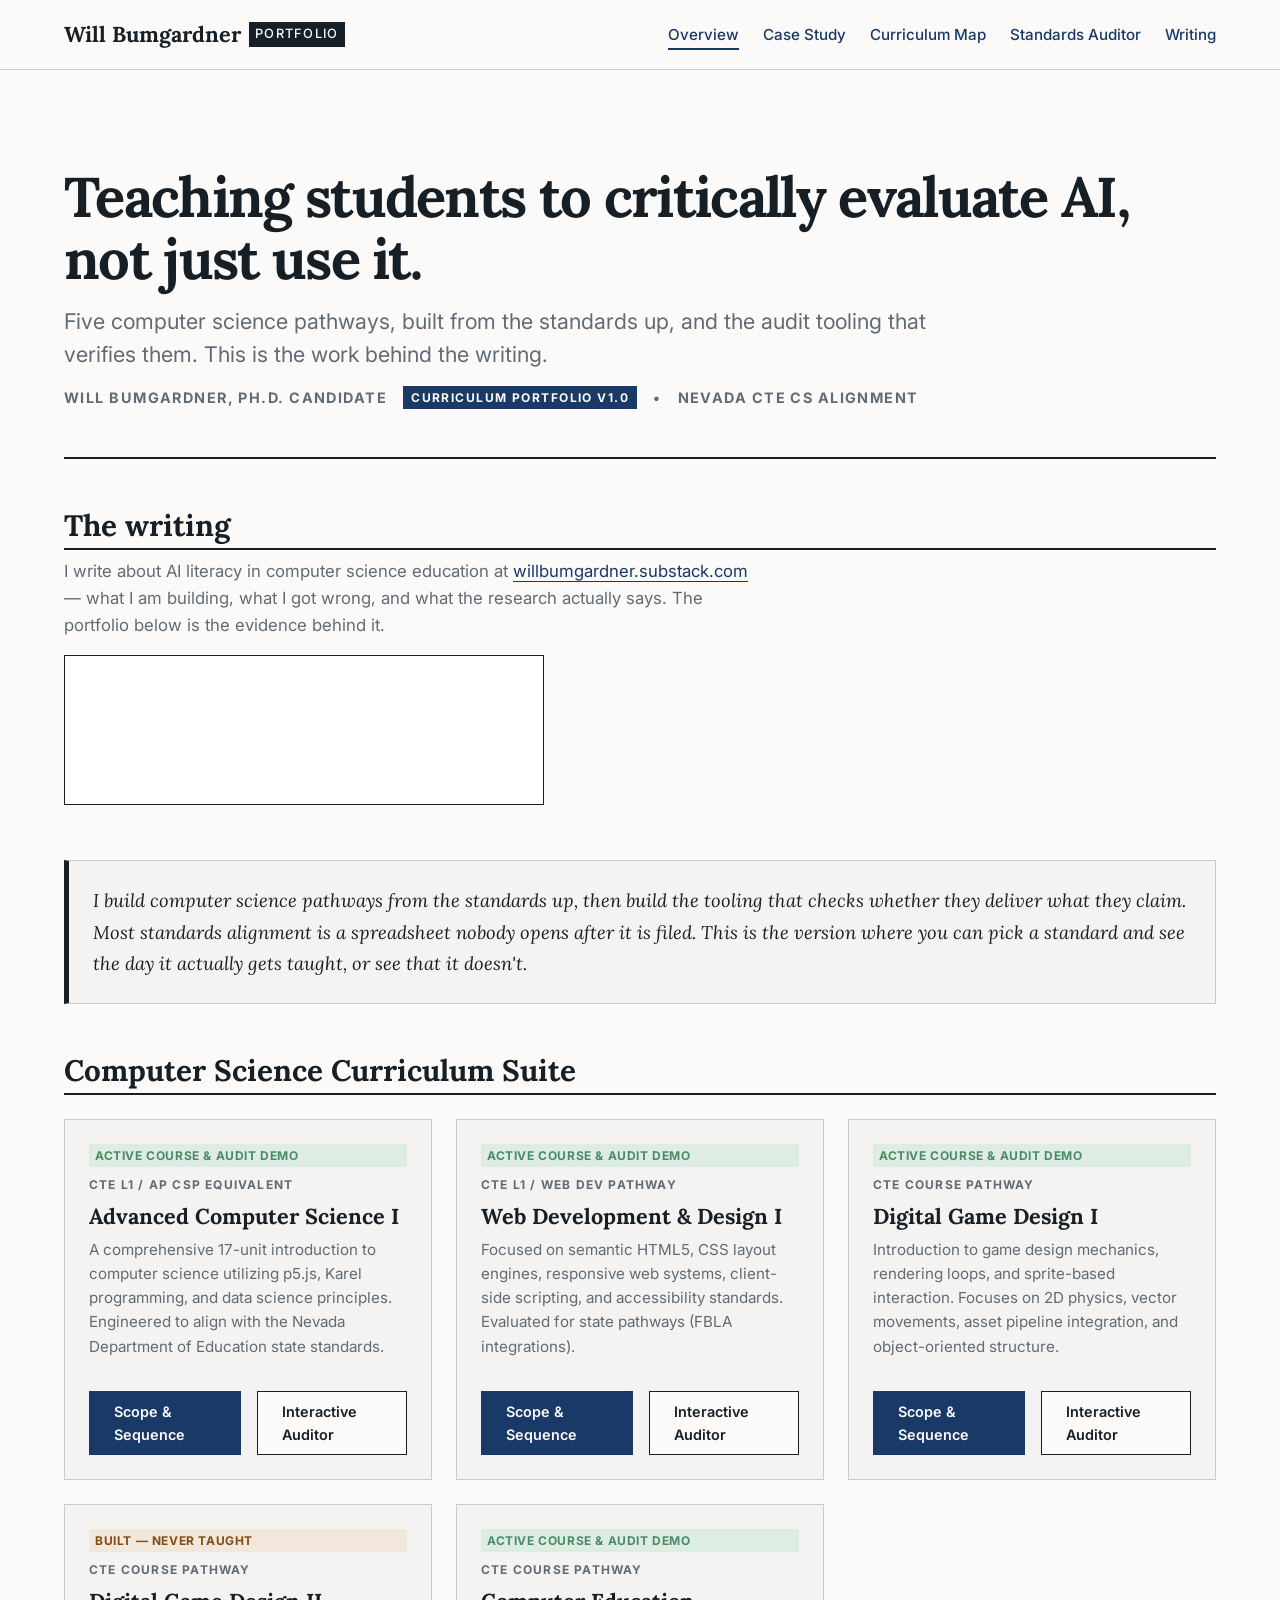
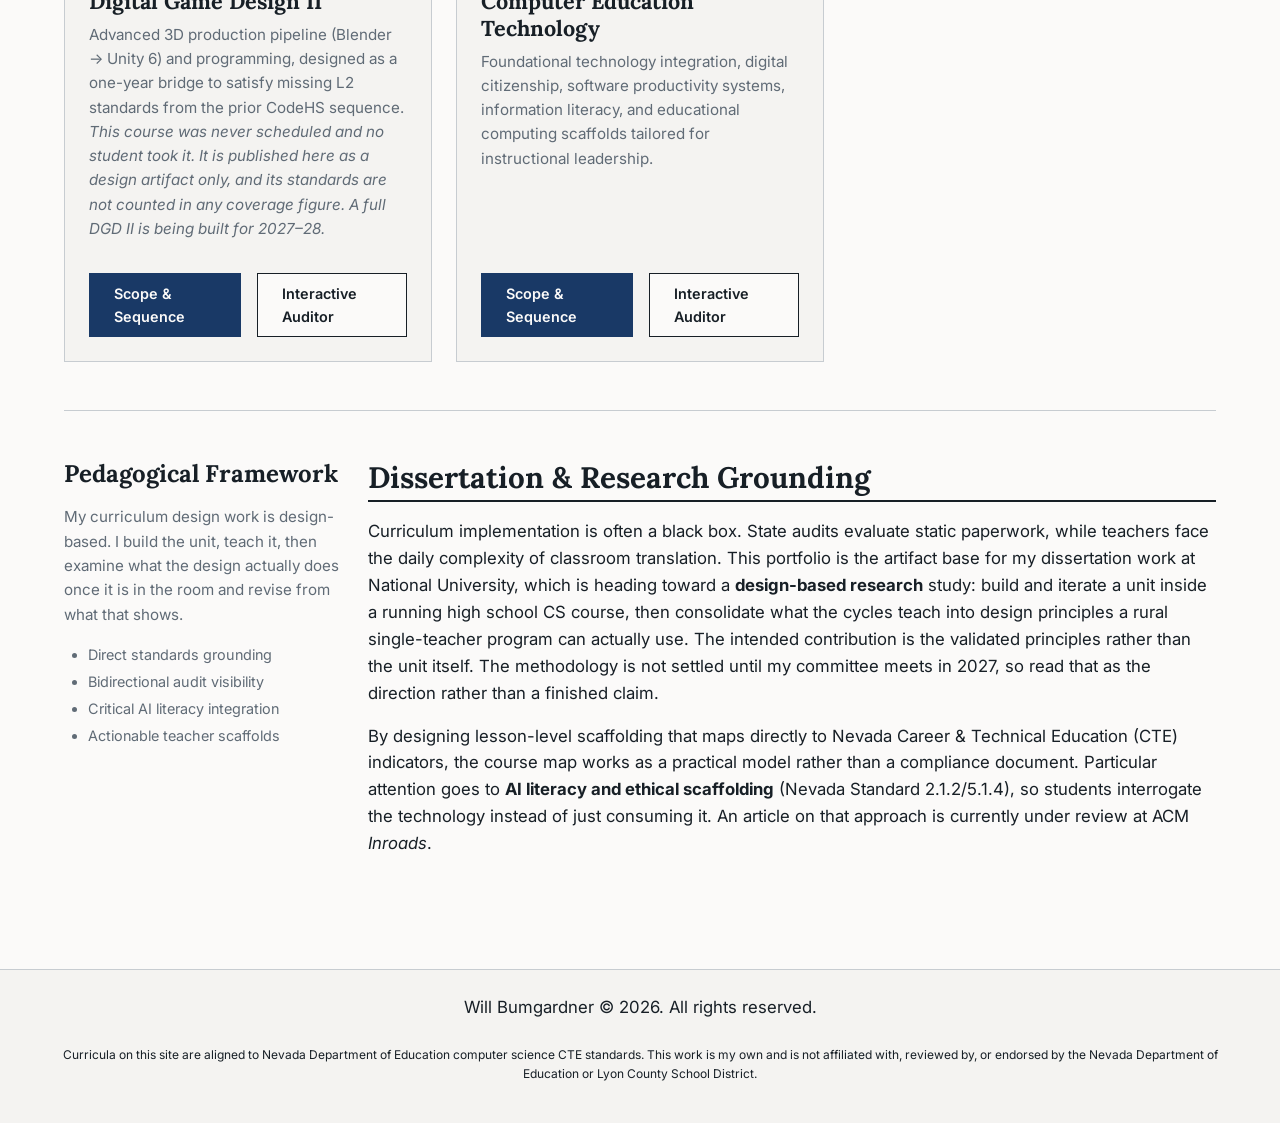
==== commit 2bdcba9c: "fix: state the live methodology direction, not self-study The dissertation section named a self-stud" ====
--- a/index.html
+++ b/index.html
@@ -217,7 +217,7 @@
         <div>
           <h3 class="font-serif" style="font-size: 1.5rem; margin-bottom: var(--spacing-md);">Pedagogical Framework</h3>
           <p style="font-size: 0.95rem; color: var(--text-secondary);">
-            My curriculum design work draws on self-study of teaching practice. I teach these courses, then examine what the design actually does once it is in the room.
+            My curriculum design work is design-based. I build the unit, teach it, then examine what the design actually does once it is in the room and revise from what that shows.
           </p>
           <ul style="padding-left: var(--spacing-lg); font-size: 0.9rem; color: var(--text-secondary); display:flex; flex-direction:column; gap:var(--spacing-xs);">
             <li>Direct standards grounding</li>
@@ -229,7 +229,7 @@
         <div>
           <h2>Dissertation &amp; Research Grounding</h2>
           <p>
-            Curriculum implementation is often a black box. State audits evaluate static paperwork, while teachers face the daily complexity of classroom translation. This portfolio is the artifact base for my dissertation work at National University, which is heading toward a <strong>self-study</strong> design examining my own practice. The methodology is not settled until my committee meets in 2027, so read that as the direction rather than a finished claim.
+            Curriculum implementation is often a black box. State audits evaluate static paperwork, while teachers face the daily complexity of classroom translation. This portfolio is the artifact base for my dissertation work at National University, which is heading toward a <strong>design-based research</strong> study: build and iterate a unit inside a running high school CS course, then consolidate what the cycles teach into design principles a rural single-teacher program can actually use. The intended contribution is the validated principles rather than the unit itself. The methodology is not settled until my committee meets in 2027, so read that as the direction rather than a finished claim.
           </p>
           <p>
             By designing lesson-level scaffolding that maps directly to Nevada Career &amp; Technical Education (CTE) indicators, the course map works as a practical model rather than a compliance document. Particular attention goes to <strong>AI literacy and ethical scaffolding</strong> (Nevada Standard 2.1.2/5.1.4), so students interrogate the technology instead of just consuming it. An article on that approach is currently under review at ACM <em>Inroads</em>.
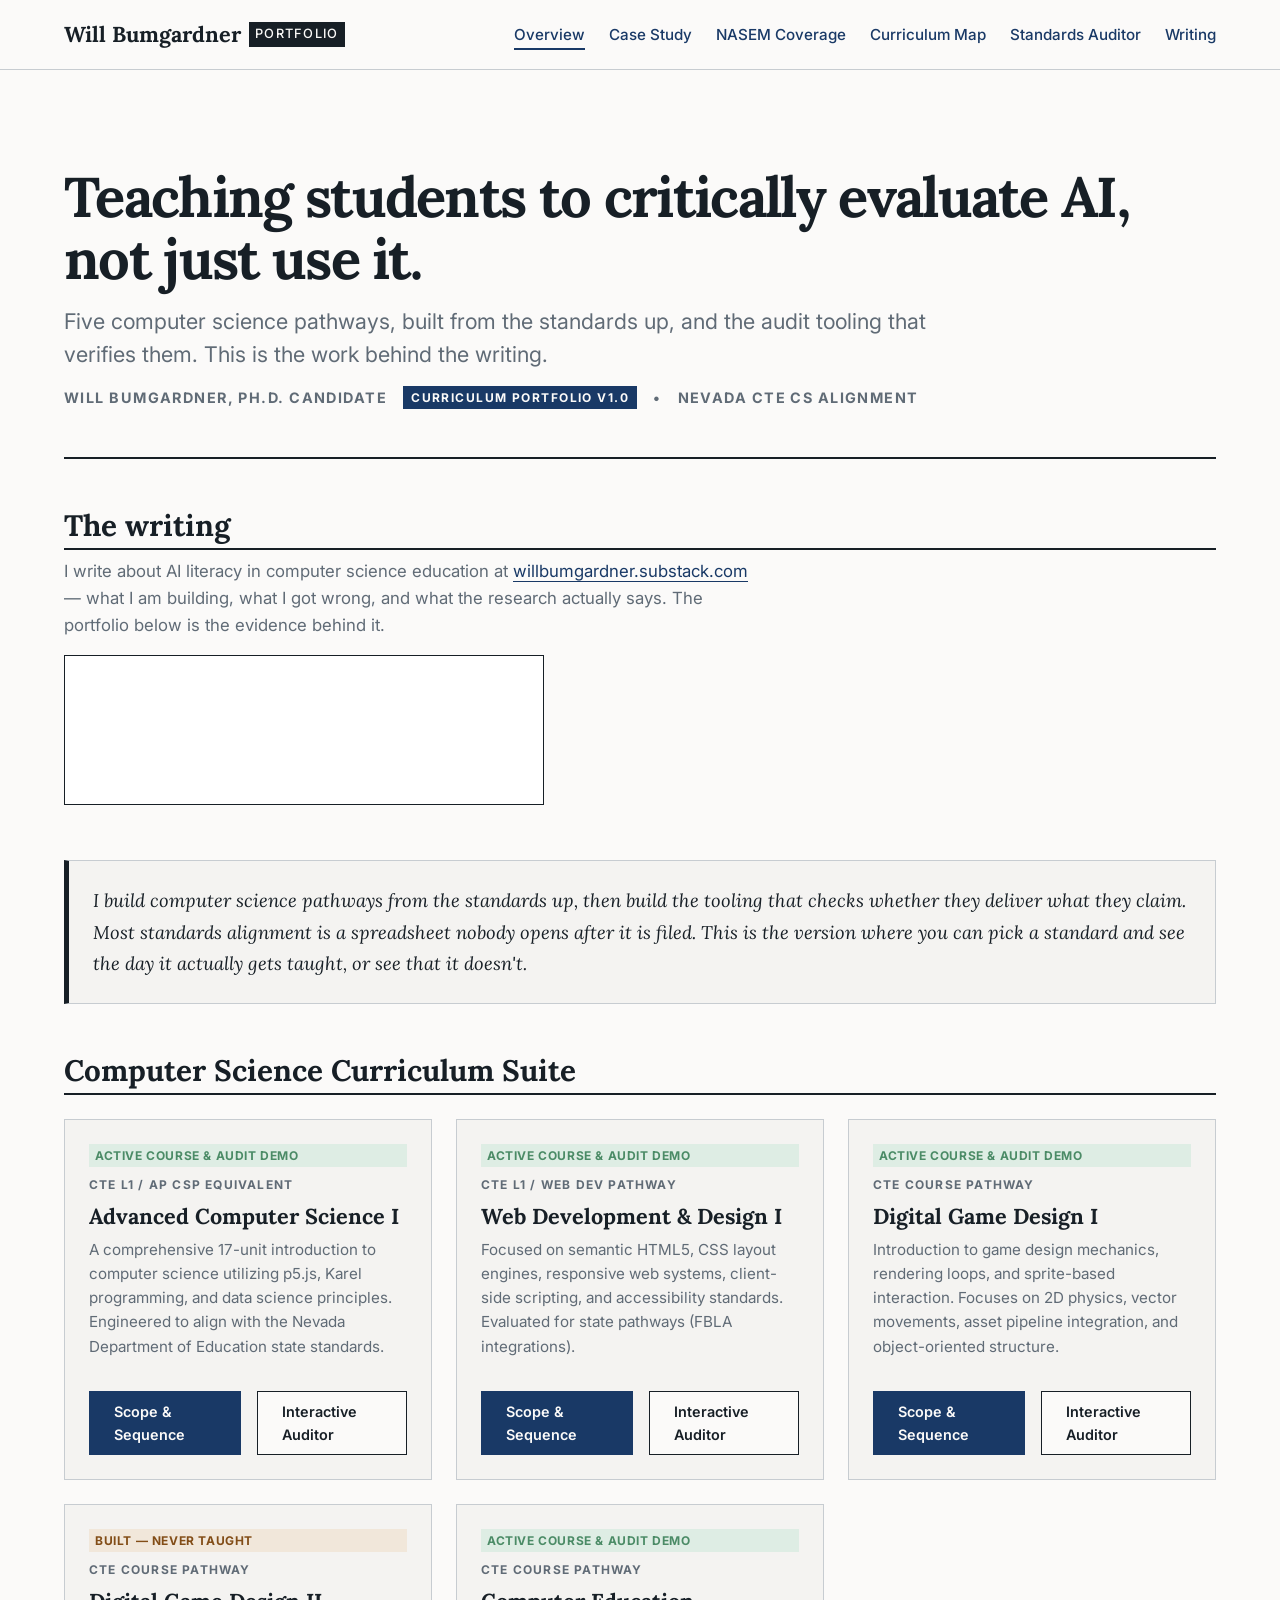
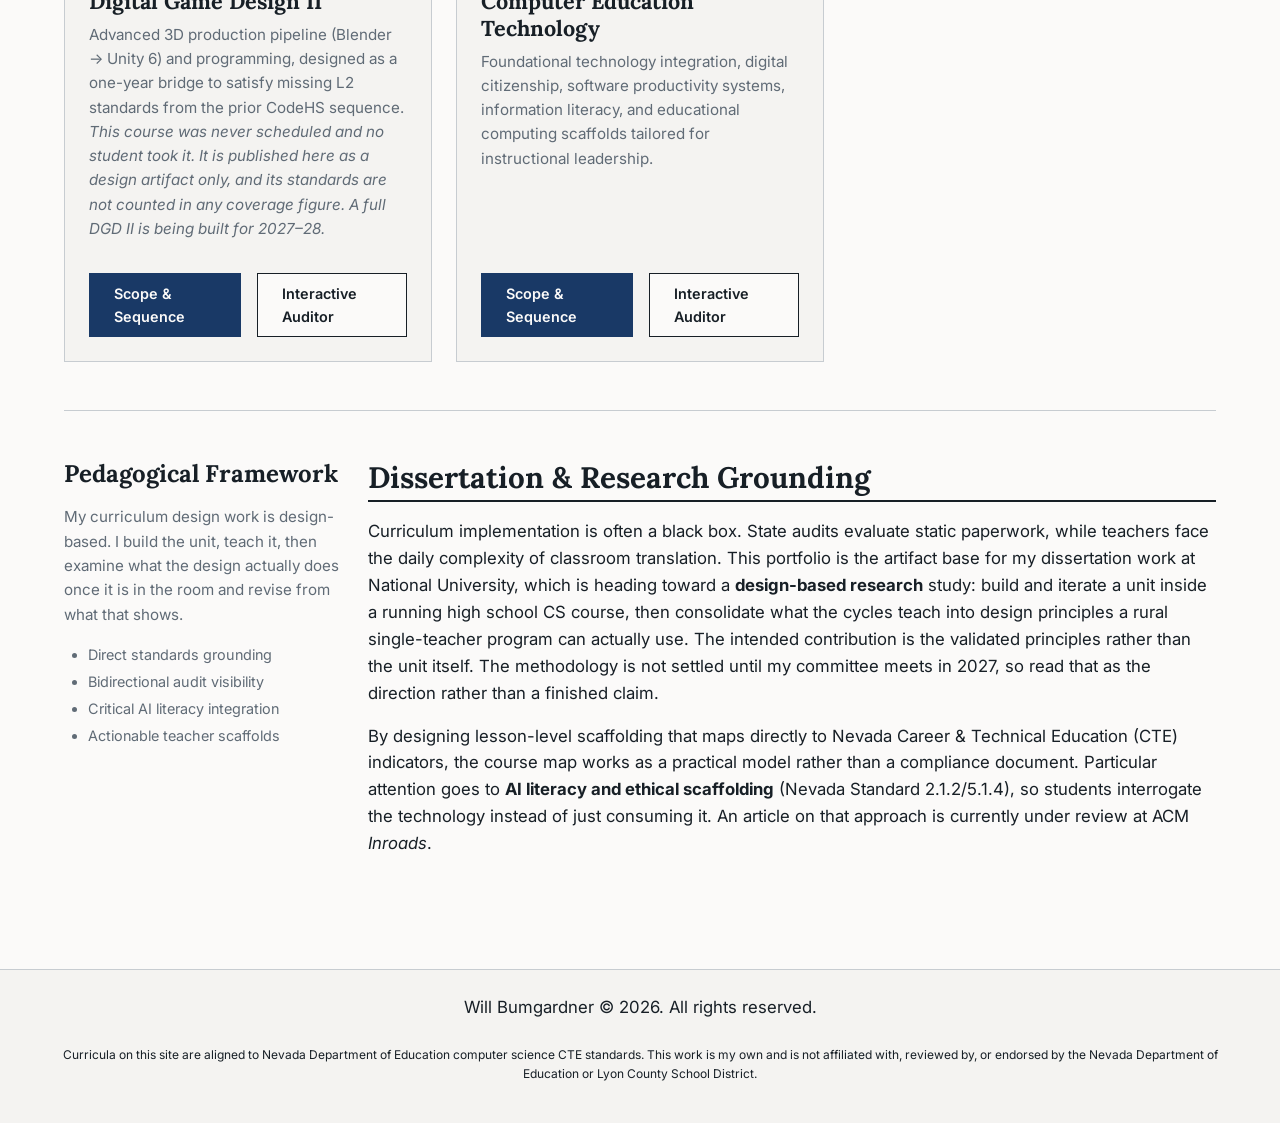
==== commit f516a6c6: "feat: publish the NASEM coverage analysis and de-jargon the auditor Two artifacts existed only as pr" ====
--- a/index.html
+++ b/index.html
@@ -86,6 +86,7 @@
         <ul>
           <li><a href="index.html" class="active">Overview</a></li>
           <li><a href="case-study.html">Case Study</a></li>
+          <li><a href="nasem-coverage.html">NASEM Coverage</a></li>
           <li><a href="curriculum.html">Curriculum Map</a></li>
           <li><a href="crosswalk.html">Standards Auditor</a></li>
           <li><a href="https://willbumgardner.substack.com">Writing</a></li>
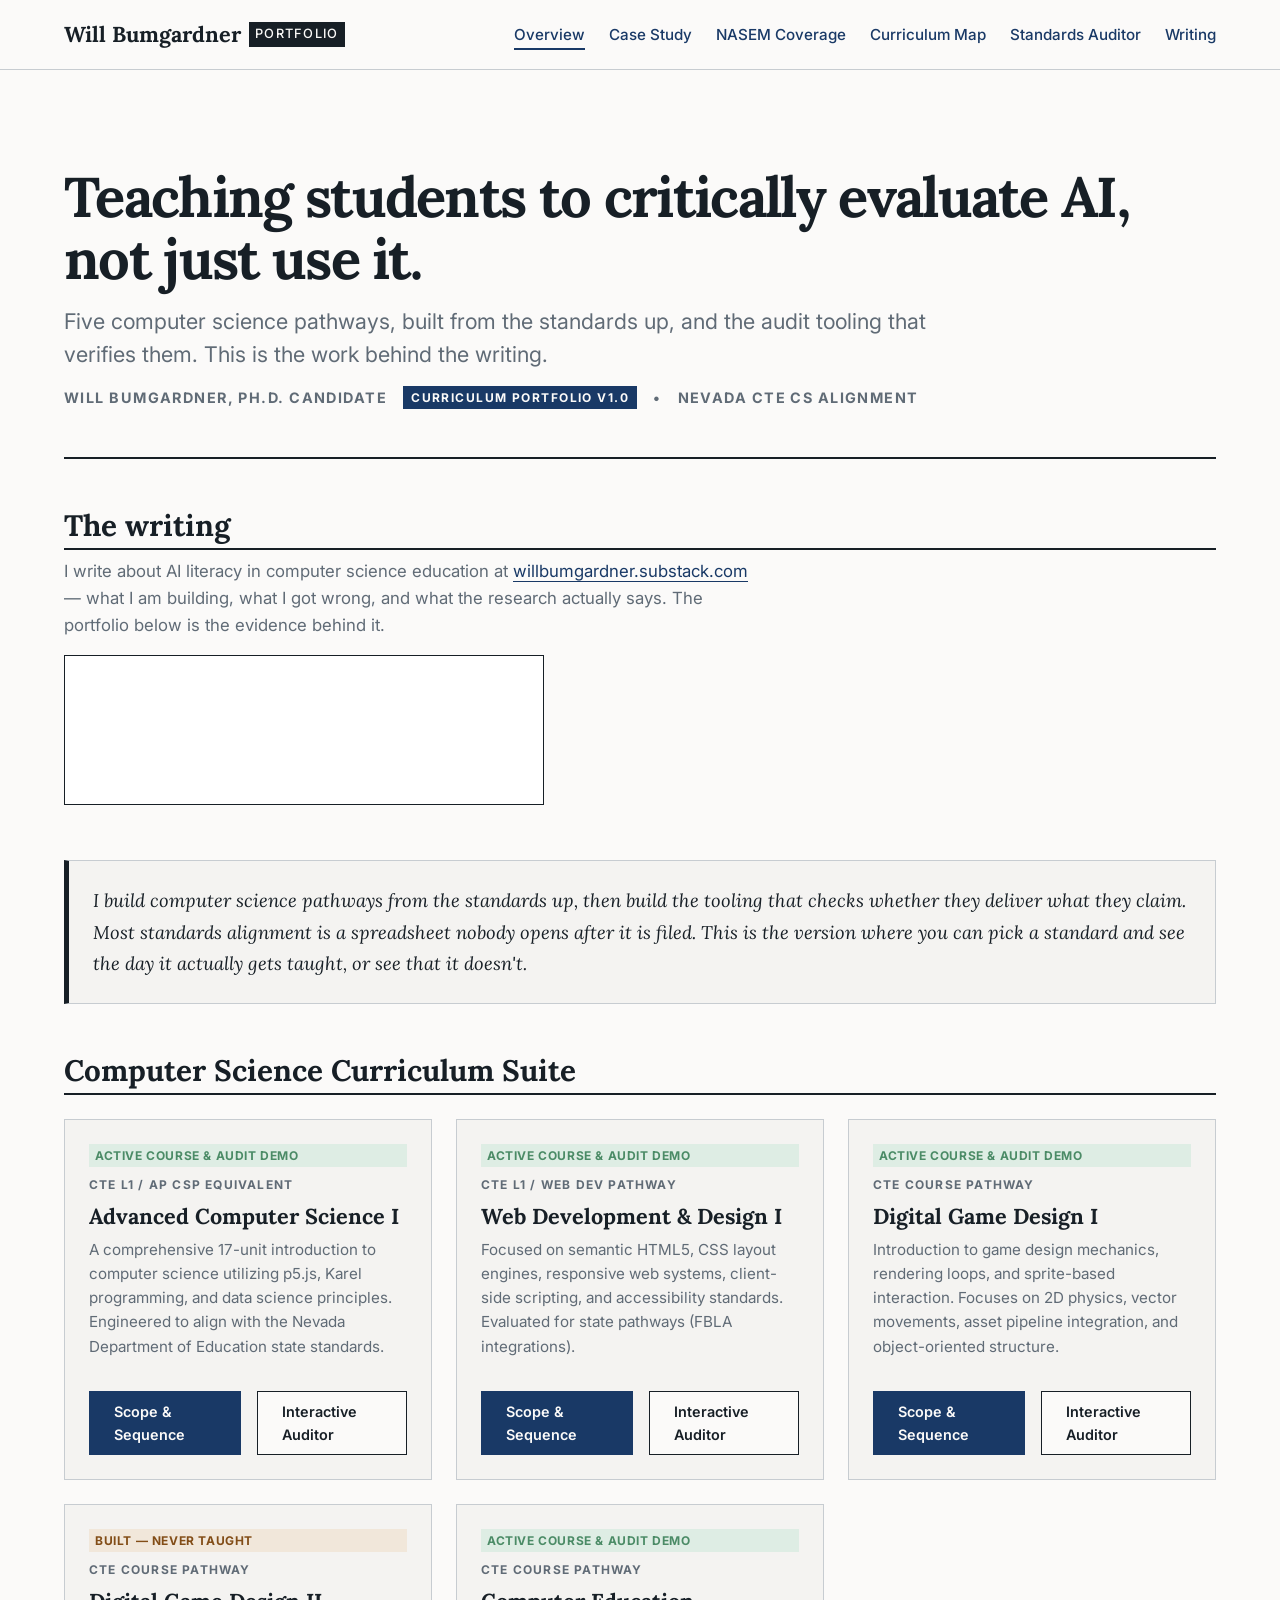
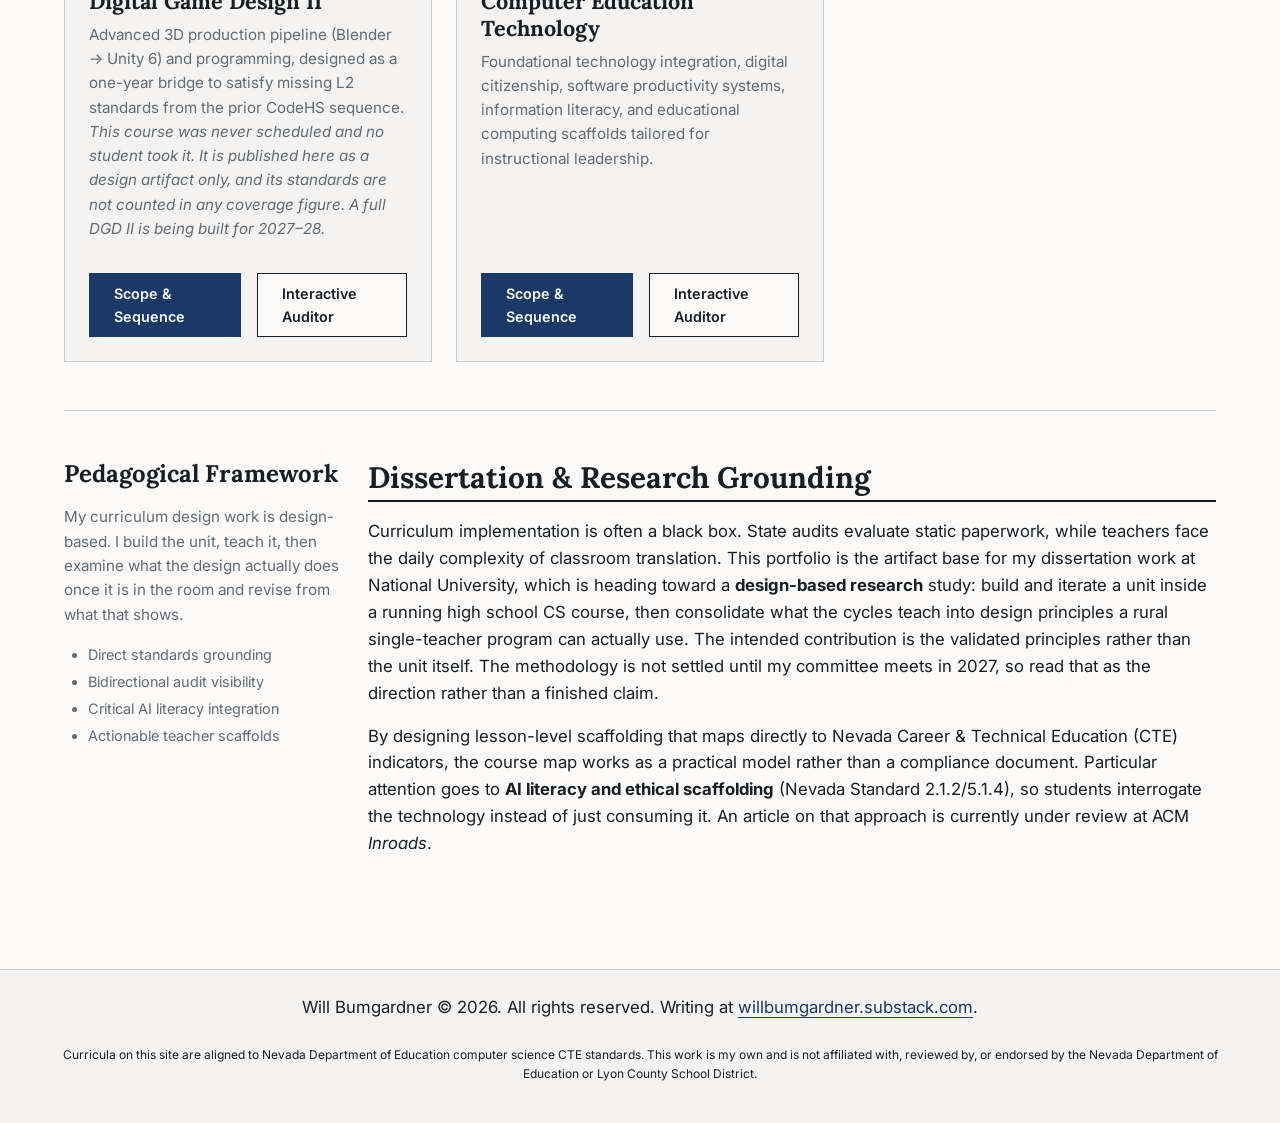
==== commit 4540c2fb: "feat: Substack link on every page, and retire the verified-for-NDE claim The Writing link and the Su" ====
--- a/index.html
+++ b/index.html
@@ -243,7 +243,7 @@
   <!-- Footer -->
   <footer>
     <div class="footer-content">
-      <p>Will Bumgardner &copy; 2026. All rights reserved.</p>
+      <p>Will Bumgardner &copy; 2026. All rights reserved. Writing at <a href="https://willbumgardner.substack.com">willbumgardner.substack.com</a>.</p>
       <p style="font-size: 0.75rem;">Curricula on this site are aligned to Nevada Department of Education computer science CTE standards. This work is my own and is not affiliated with, reviewed by, or endorsed by the Nevada Department of Education or Lyon County School District.</p>
     </div>
   </footer>
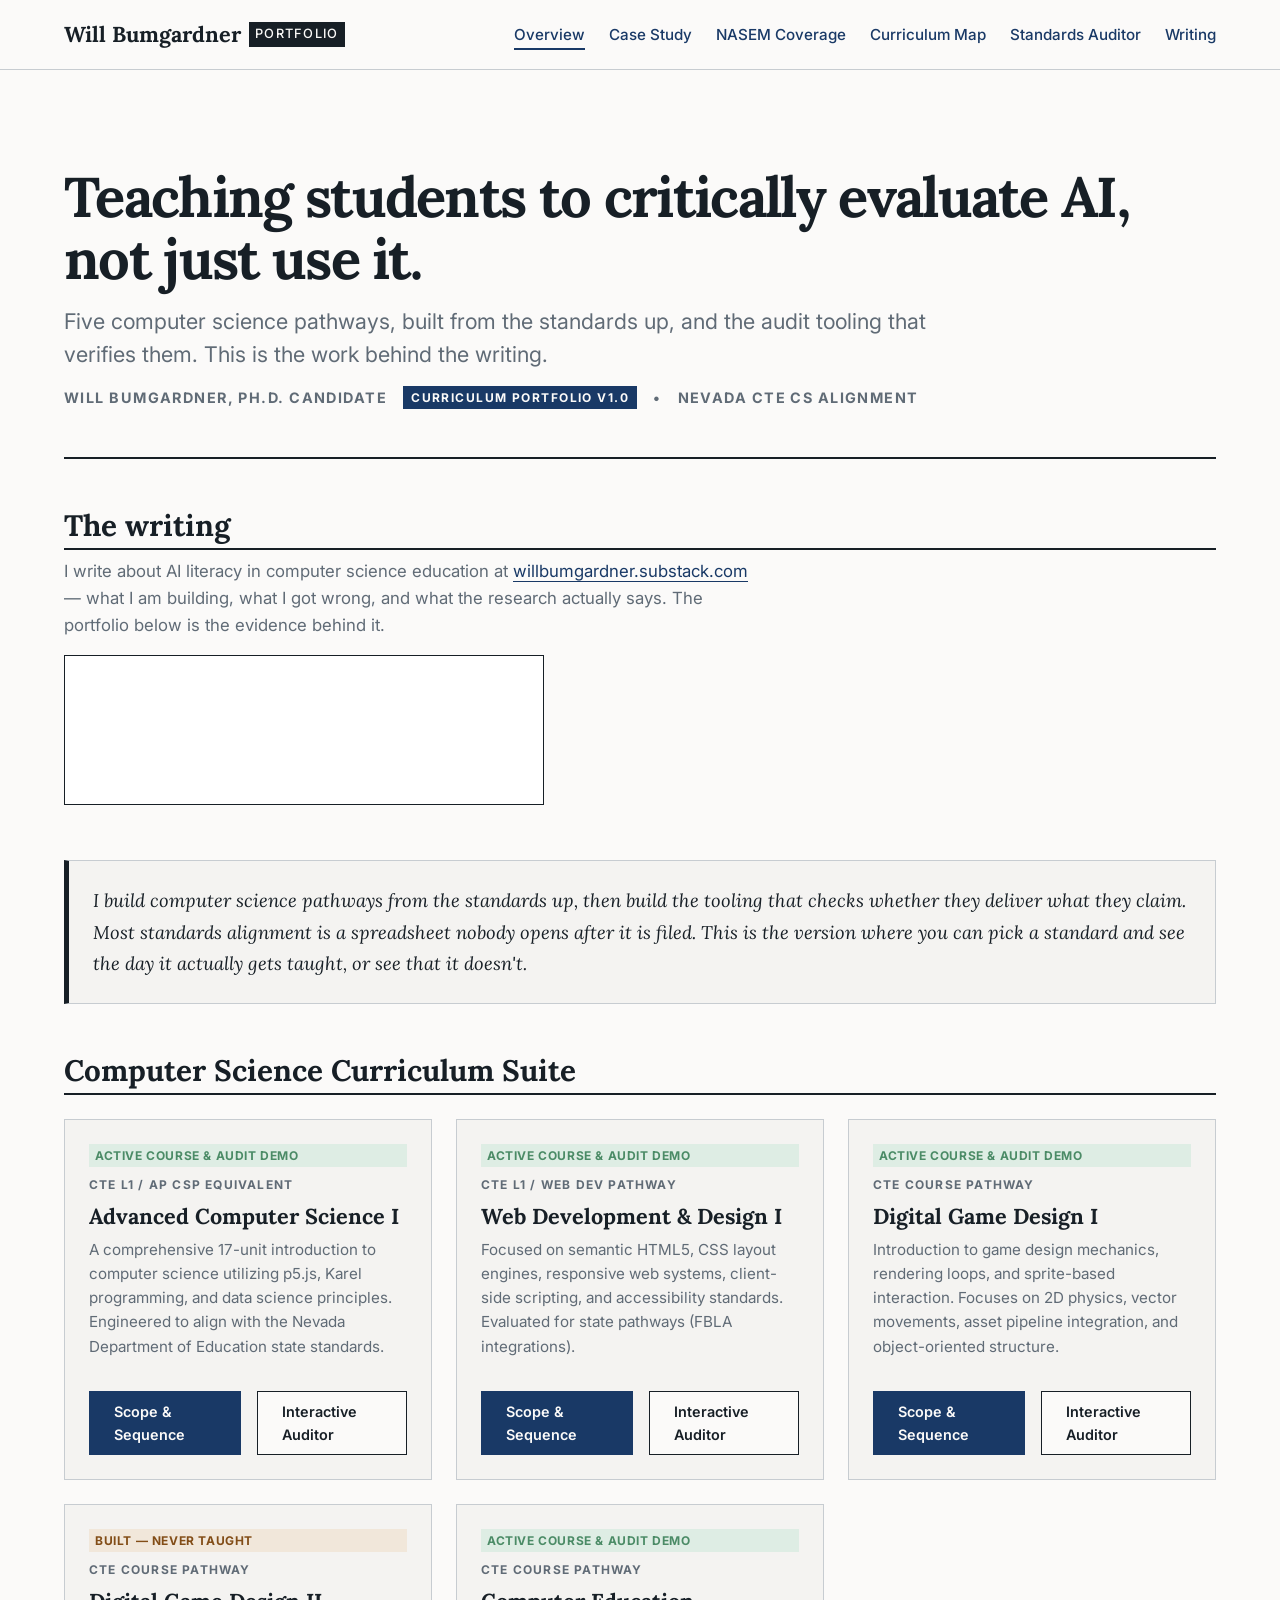
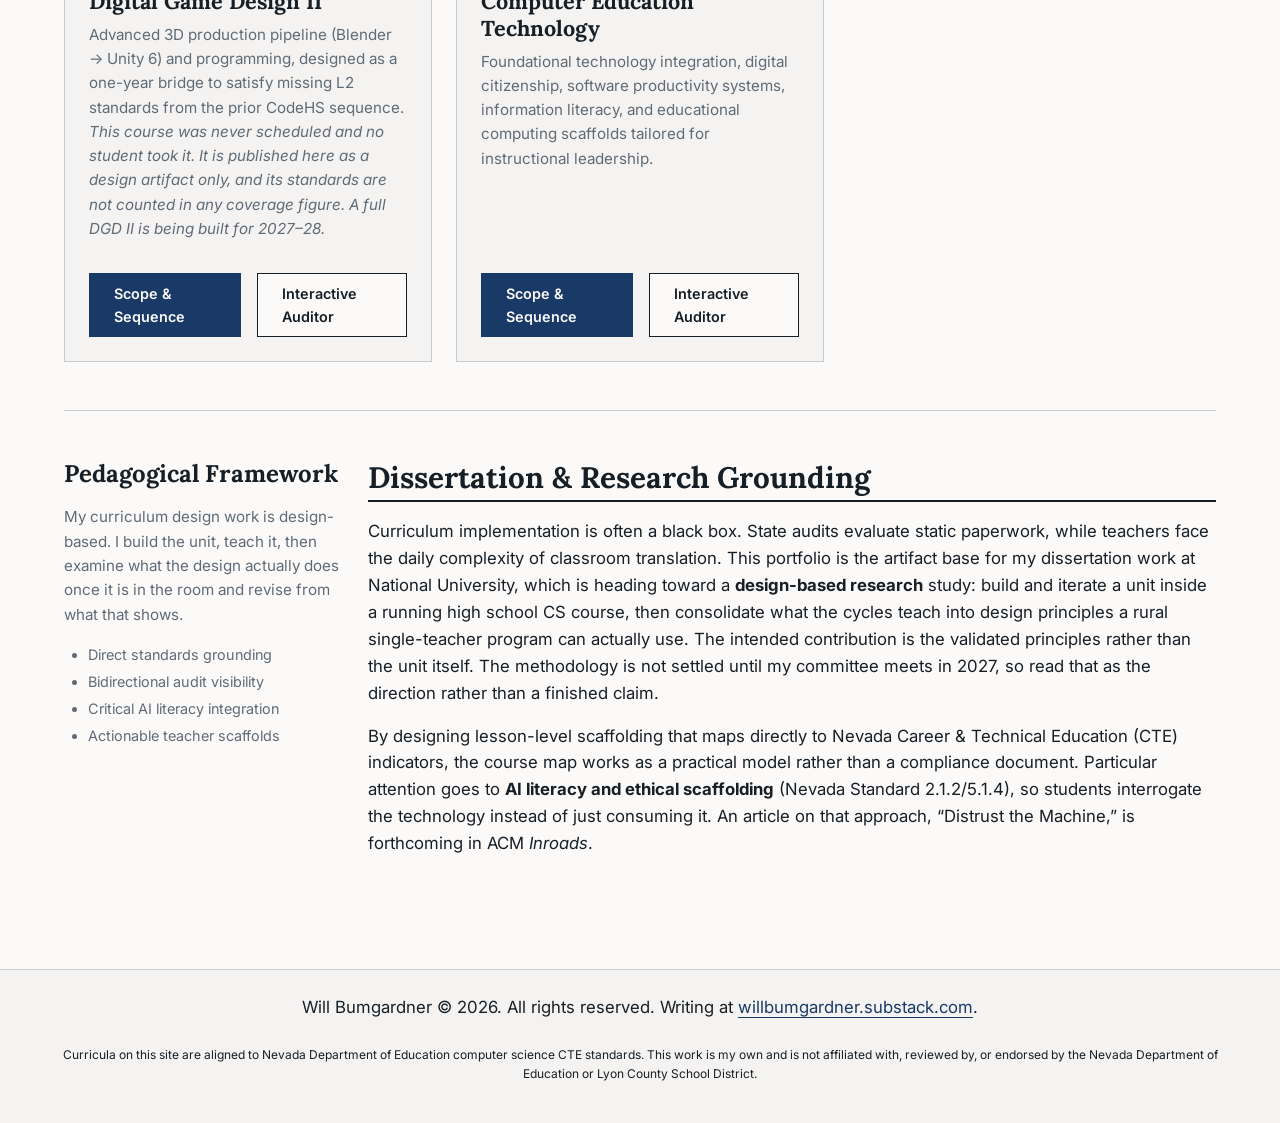
==== commit c39e6a2f: "Inroads article: under review -> forthcoming Co-Authored-By: Claude Opus 5.5 (1M context) <noreply@a" ====
--- a/index.html
+++ b/index.html
@@ -233,7 +233,7 @@
             Curriculum implementation is often a black box. State audits evaluate static paperwork, while teachers face the daily complexity of classroom translation. This portfolio is the artifact base for my dissertation work at National University, which is heading toward a <strong>design-based research</strong> study: build and iterate a unit inside a running high school CS course, then consolidate what the cycles teach into design principles a rural single-teacher program can actually use. The intended contribution is the validated principles rather than the unit itself. The methodology is not settled until my committee meets in 2027, so read that as the direction rather than a finished claim.
           </p>
           <p>
-            By designing lesson-level scaffolding that maps directly to Nevada Career &amp; Technical Education (CTE) indicators, the course map works as a practical model rather than a compliance document. Particular attention goes to <strong>AI literacy and ethical scaffolding</strong> (Nevada Standard 2.1.2/5.1.4), so students interrogate the technology instead of just consuming it. An article on that approach is currently under review at ACM <em>Inroads</em>.
+            By designing lesson-level scaffolding that maps directly to Nevada Career &amp; Technical Education (CTE) indicators, the course map works as a practical model rather than a compliance document. Particular attention goes to <strong>AI literacy and ethical scaffolding</strong> (Nevada Standard 2.1.2/5.1.4), so students interrogate the technology instead of just consuming it. An article on that approach, &ldquo;Distrust the Machine,&rdquo; is forthcoming in ACM <em>Inroads</em>.
           </p>
         </div>
       </div>
